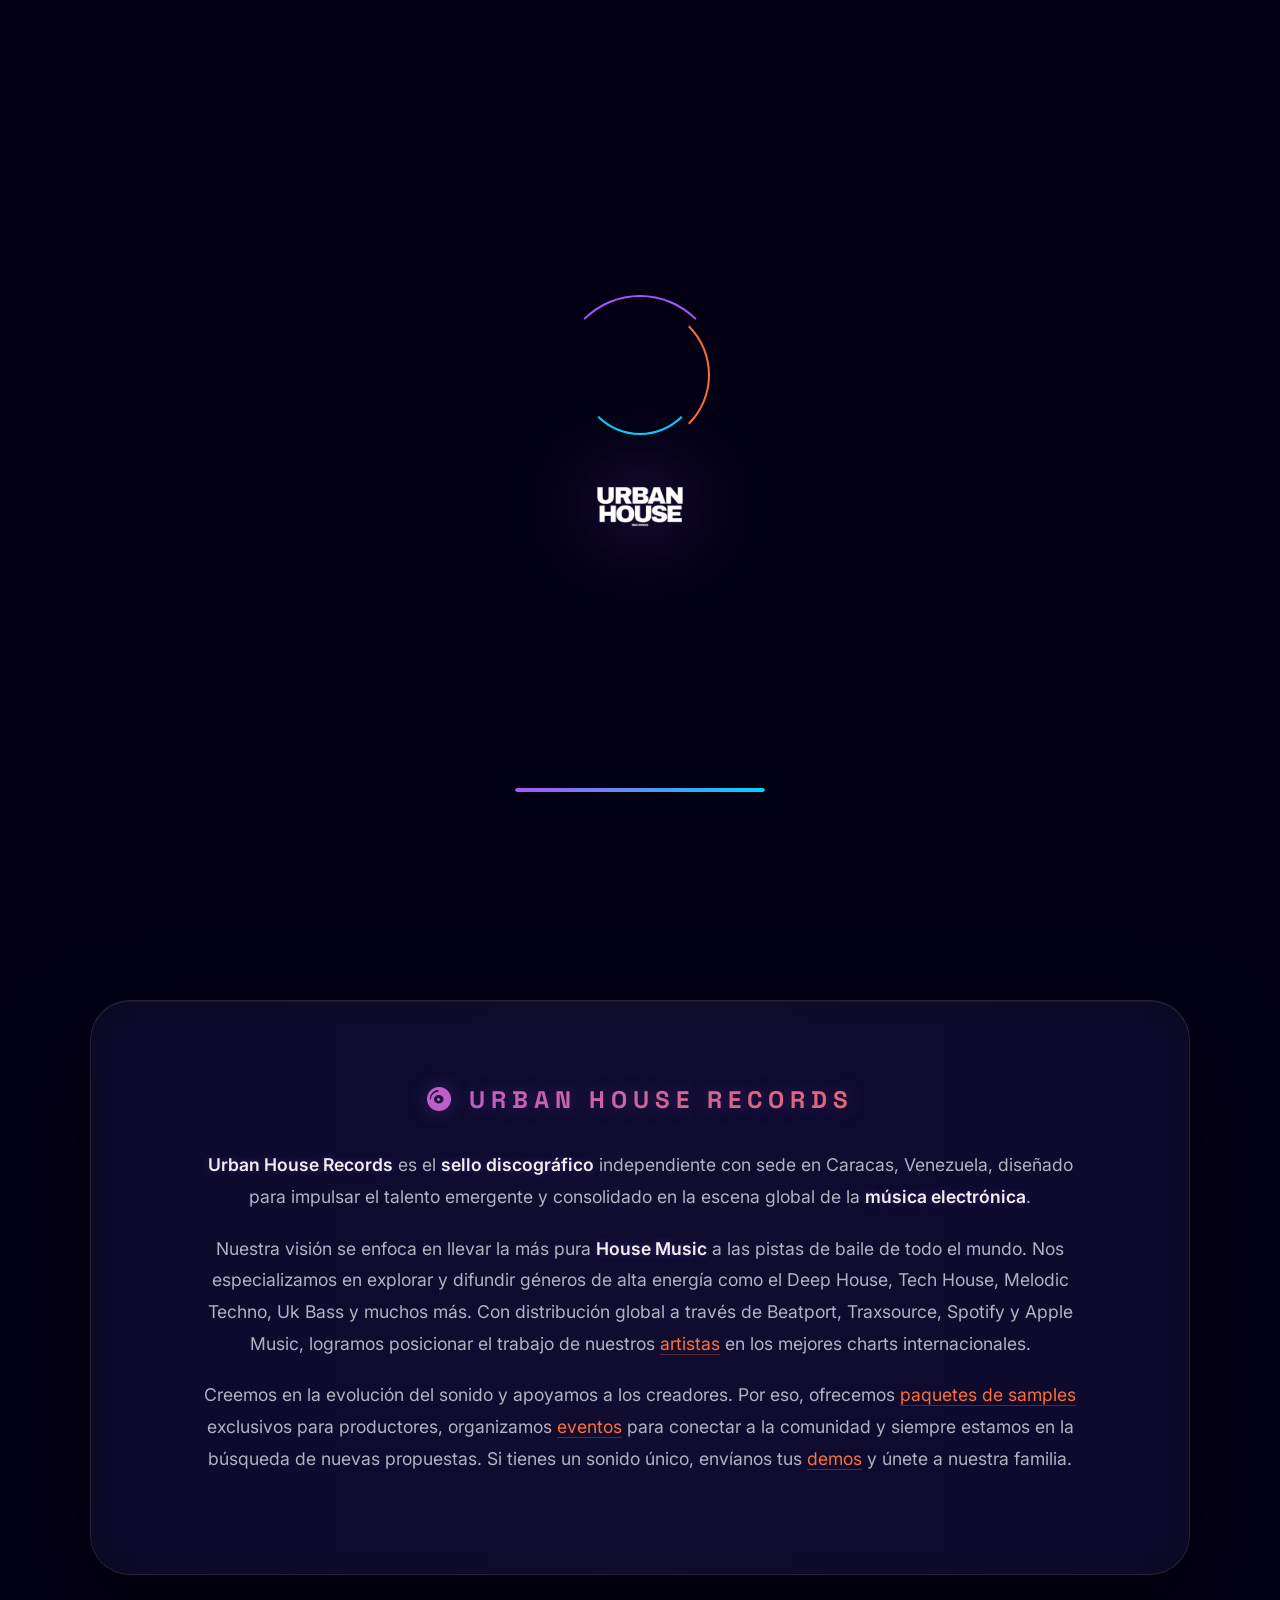
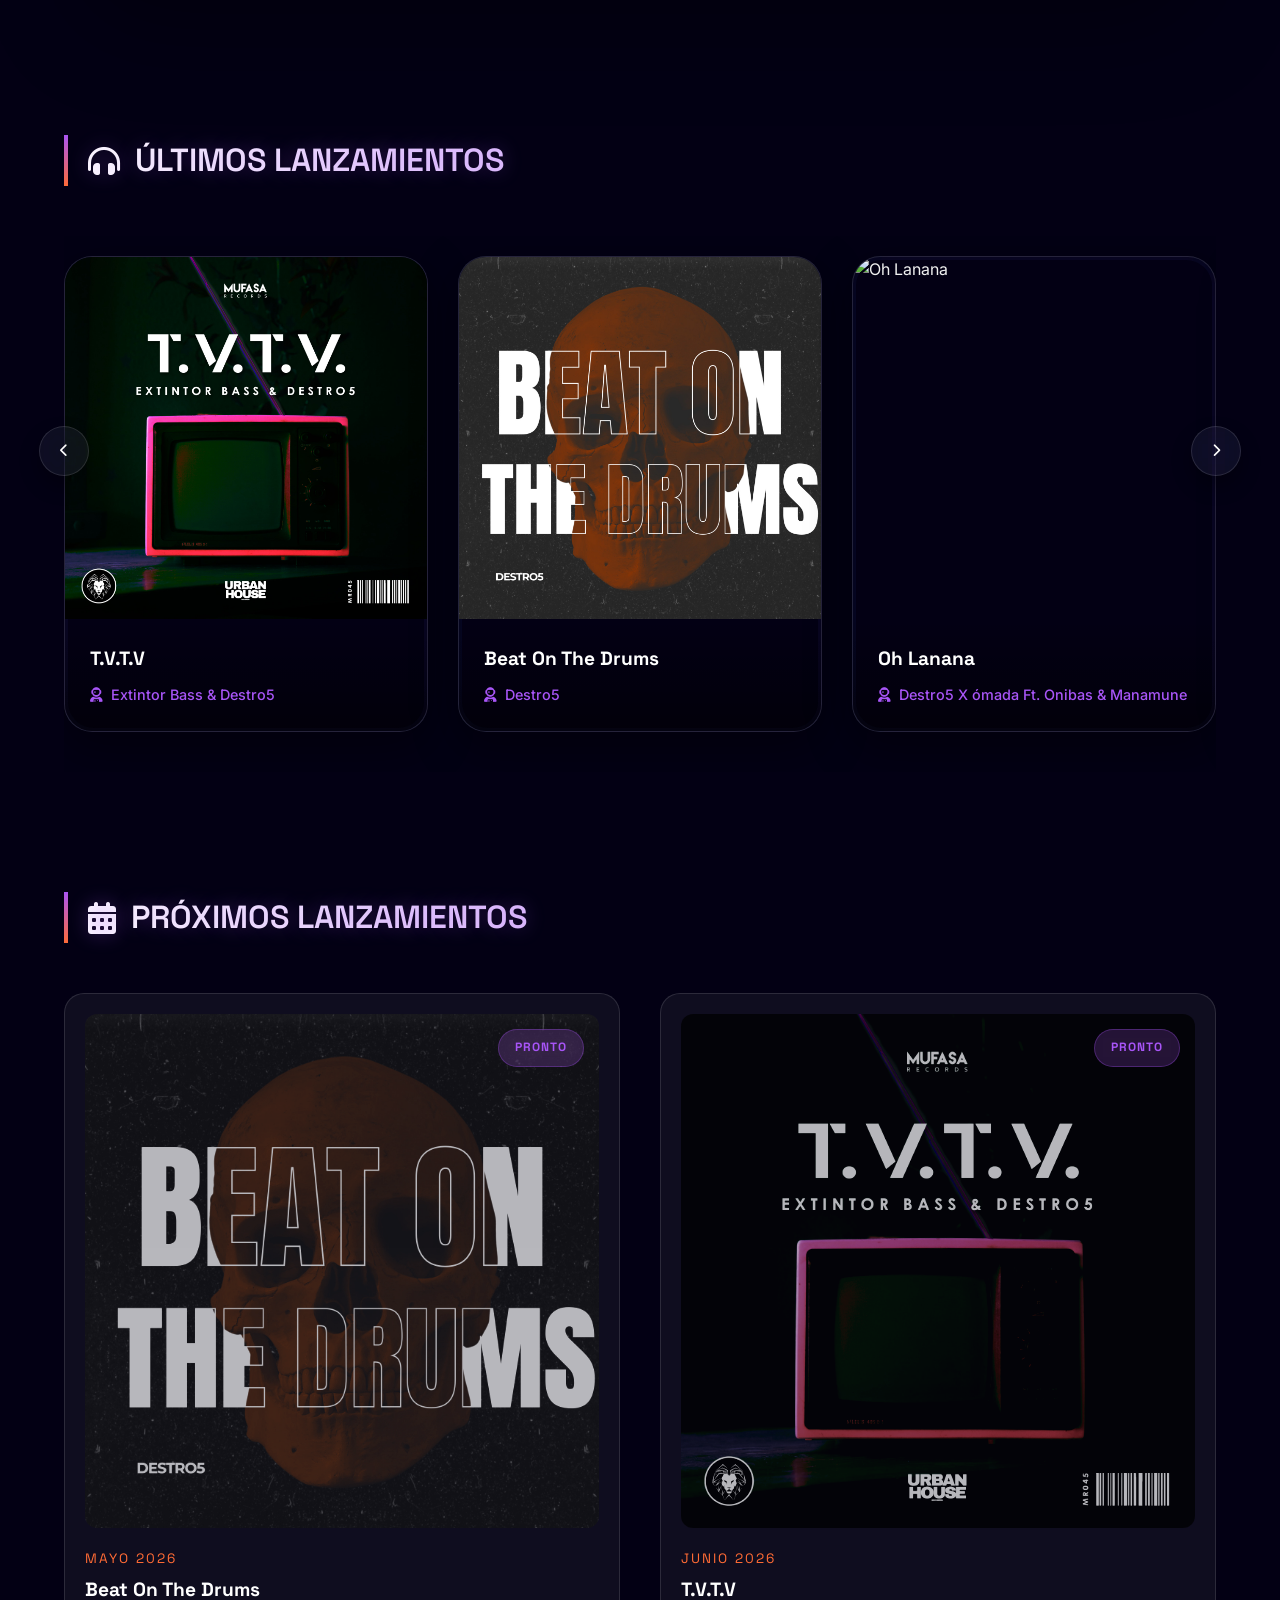
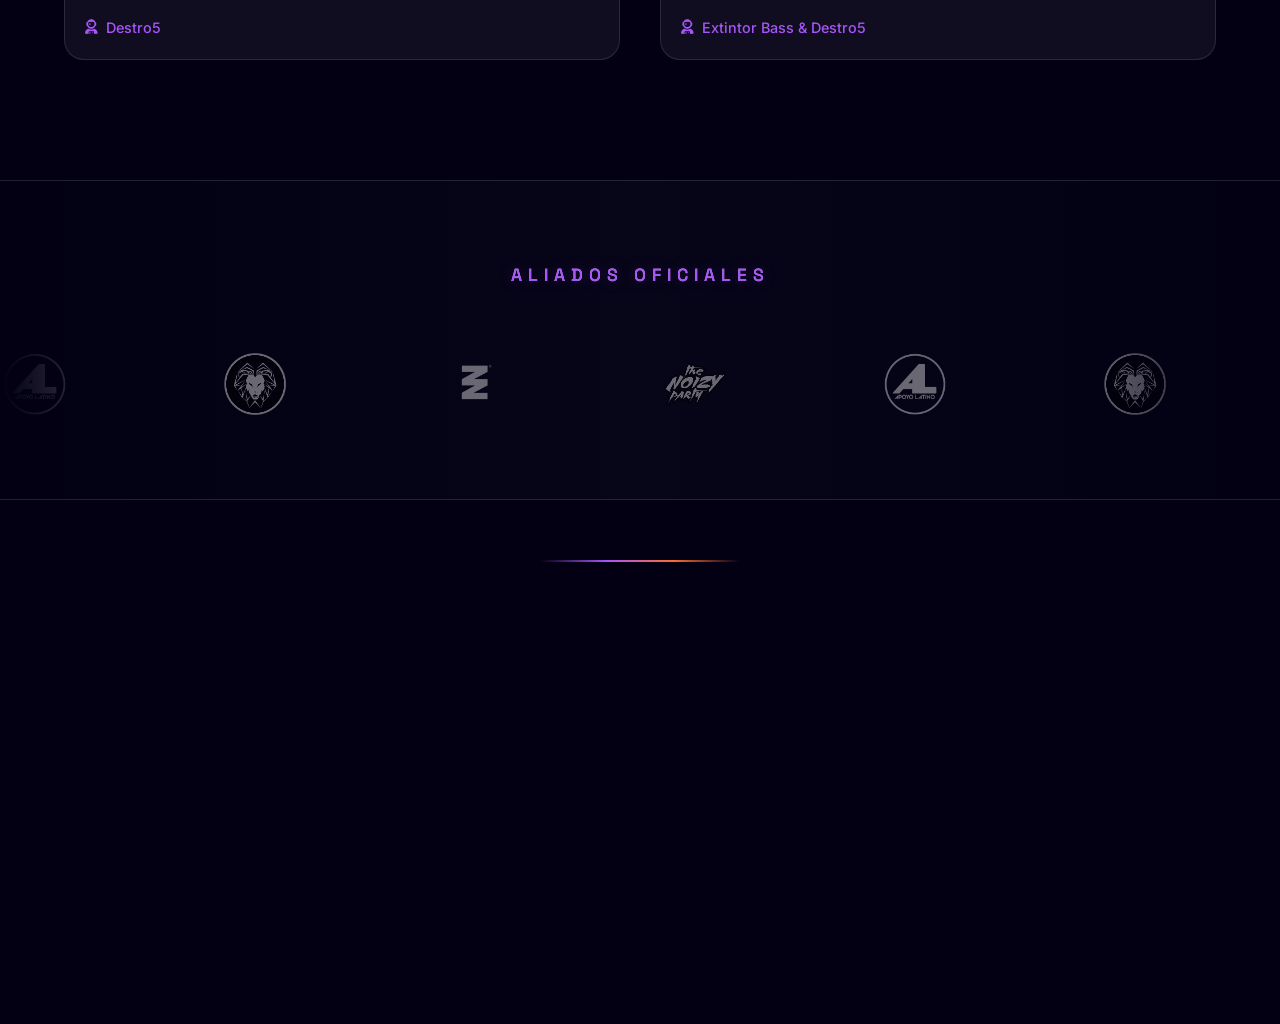
==== index.html @ 3f91fae9 "Update index.html" ====
<!DOCTYPE html>

<html lang="es">

<head>

    <meta charset="UTF-8">

    <meta name="viewport" content="width=device-width, initial-scale=1.0, maximum-scale=5.0">

    

    <meta name="description" content="Urban House: Sello discográfico de House Music en Caracas. Escucha nuestros lanzamientos, conoce a los artistas y envía tu demo.">

    <meta name="keywords" content="Urban House, record label, sello discográfico, música house, lanzamientos, demos, artistas, Venezuela, house music, electronic label, deep house, latin house">

    <meta name="author" content="Urban House Records">

    <meta name="robots" content="index, follow">

    <meta name="language" content="es">

    <meta name="geo.region" content="VE-A">

    <meta name="geo.placename" content="Caracas">

    

    <title>Urban House | Sello Discográfico de House Music</title>

    

    <link rel="canonical" href="https://urbanhouse.world/index.html">

    

    <meta property="og:title" content="Urban House | Sello Discográfico de House Music">

    <meta property="og:description" content="Sello discográfico independiente de música electrónica en Caracas, Venezuela.">

    <meta property="og:image" content="img/Logo_Urban_House_blanco-removebg-preview.png">

    <meta property="og:url" content="https://urbanhouse.world/">

    <meta property="og:type" content="website">

    <meta property="og:locale" content="es_VE">

    

    <link rel="icon" type="image/png" sizes="32x32" href="img/Logo - Urban House-UH.png">

    <link rel="apple-touch-icon" sizes="180x180" href="img/apple-touch-icon.png">

    

    <link href="https://fonts.googleapis.com/css2?family=Inter:opsz,wght@14..32,300;14..32,400;14..32,500;14..32,600;14..32,700;14..32,800&family=Space+Grotesk:wght@300;400;500;600;700&display=swap" rel="stylesheet">

    <link rel="stylesheet" href="https://cdnjs.cloudflare.com/ajax/libs/font-awesome/6.4.0/css/all.min.css">

    

    <style>

        :root {

            --primary-black: #030014;

            --neon-purple: #a855f7;

            --neon-purple-deep: #7c3aed;

            --neon-orange: #ff6b35;

            --neon-orange-warm: #f97316;

            --pure-white: #f0f0f0;

            --gray-sub: #8b8b9e;

            --gray-light: #c0c0d0;

            

            --liquid-bg: rgba(255, 255, 255, 0.05);

            --liquid-border: rgba(255, 255, 255, 0.12);

            --liquid-glow-purple: rgba(168, 85, 247, 0.3);

            --liquid-glow-orange: rgba(255, 107, 53, 0.3);

            --glass-blur: blur(25px) saturate(200%);

            

            --transition: all 0.6s cubic-bezier(0.25, 1, 0.5, 1);

        }



        * { margin: 0; padding: 0; box-sizing: border-box; }

        html { scroll-behavior: smooth; }



        /* --- PRELOADER --- */

        .preloader {

            position: fixed; top: 0; left: 0; width: 100vw; height: 100vh;

            background: #030014; z-index: 9999;

            display: flex; flex-direction: column;

            justify-content: center; align-items: center;

            transition: opacity 1s cubic-bezier(0.4, 0, 0.2, 1), visibility 1s;

        }

        .preloader.fade-out { opacity: 0; visibility: hidden; pointer-events: none; }

        .preloader-logo {

            width: 100px; height: 100px; margin-bottom: 50px;

            animation: preloaderPulse 2.5s ease-in-out infinite;

            filter: drop-shadow(0 0 40px rgba(168,85,247,0.6));

            z-index: 2;

        }

        .preloader-logo img { width: 100%; height: 100%; object-fit: contain; }

        @keyframes preloaderPulse { 0%,100%{transform:scale(1);filter:drop-shadow(0 0 20px rgba(168,85,247,0.4))} 50%{transform:scale(1.1);filter:drop-shadow(0 0 50px rgba(168,85,247,0.8))} }

        

        .preloader-rings { position: relative; width: 160px; height: 160px; display: flex; justify-content: center; align-items: center; }

        .ring {

            position: absolute; border: 2px solid transparent; border-radius: 50%;

        }

        .ring-1 {

            width: 160px; height: 160px; border-top-color: var(--neon-purple);

            animation: spinRing 2s linear infinite;

        }

        .ring-2 {

            width: 140px; height: 140px; border-right-color: var(--neon-orange);

            animation: spinRing 1.5s linear infinite reverse;

        }

        .ring-3 {

            width: 120px; height: 120px; border-bottom-color: #00d2ff; /* Azul Neon */

            animation: spinRing 3s linear infinite;

        }

        @keyframes spinRing { 0%{transform:rotate(0deg)} 100%{transform:rotate(360deg)} }

        

        .preloader-bar {

            position: absolute; bottom: 12%; left: 50%; transform: translateX(-50%);

            width: 250px; height: 4px; background: rgba(255,255,255,0.04);

            border-radius: 4px; overflow: hidden;

            box-shadow: 0 0 20px rgba(0,0,0,0.5);

        }

        .preloader-bar-fill {

            height: 100%; width: 0%; border-radius: 4px;

            background: linear-gradient(90deg, var(--neon-purple), #00d2ff, var(--neon-orange));

            background-size: 200% 100%;

            animation: fillBar 3s ease-in-out forwards, gradientShift 4s linear infinite;

            box-shadow: 0 0 15px rgba(168,85,247,0.5);

        }

        @keyframes fillBar { 0%{width:0%} 100%{width:100%} }



        /* --- CURSOR GLOW --- */

        .cursor-glow {

            position: fixed; width: 300px; height: 300px;

            border-radius: 50%; pointer-events: none; z-index: 0;

            background: radial-gradient(circle, rgba(168,85,247,0.06) 0%, transparent 70%);

            transform: translate(-50%, -50%);

            transition: left 0.3s ease, top 0.3s ease;

        }



        body {

            background-color: var(--primary-black);

            color: var(--pure-white);

            font-family: 'Inter', sans-serif;

            overflow-x: hidden;

            line-height: 1.6;

            -webkit-font-smoothing: antialiased;

            text-rendering: optimizeLegibility;

        }



        /* --- Fondo de Refracción (Liquid Background) --- */

        .liquid-ambient {

            position: fixed;

            top: 0; left: 0; width: 100vw; height: 100vh;

            z-index: -1; pointer-events: none; overflow: hidden;

        }

        .orb {

            position: absolute; border-radius: 50%; filter: blur(80px); opacity: 0.4;

        }

        .orb-1 {

            width: 600px; height: 600px; top: -10%; left: -5%;

            background: radial-gradient(circle, var(--neon-purple) 0%, transparent 70%);

            animation: floatOrb1 20s ease-in-out infinite;

        }

        .orb-2 {

            width: 500px; height: 500px; bottom: -10%; right: -5%;

            background: radial-gradient(circle, var(--neon-orange) 0%, transparent 70%);

            animation: floatOrb2 25s ease-in-out infinite;

        }

        .orb-3 {

            width: 400px; height: 400px; top: 50%; left: 40%;

            background: radial-gradient(circle, var(--neon-purple-deep) 0%, transparent 70%);

            animation: floatOrb3 18s ease-in-out infinite; opacity: 0.2;

        }

        @keyframes floatOrb1 { 0%,100%{transform:translate(0,0)} 33%{transform:translate(80px,60px)} 66%{transform:translate(-40px,30px)} }

        @keyframes floatOrb2 { 0%,100%{transform:translate(0,0)} 33%{transform:translate(-60px,-80px)} 66%{transform:translate(50px,-30px)} }

        @keyframes floatOrb3 { 0%,100%{transform:translate(0,0)} 50%{transform:translate(100px,-60px)} }



        /* --- Animaciones Reveal Variadas --- */

        .reveal {

            opacity: 0;

            transform: translateY(60px);

            transition: all 1s cubic-bezier(0.25, 1, 0.5, 1);

        }

        .reveal.active {

            opacity: 1;

            transform: translateY(0);

        }

        .reveal-left { opacity: 0; transform: translateX(-80px); transition: all 1s cubic-bezier(0.25,1,0.5,1); }

        .reveal-right { opacity: 0; transform: translateX(80px); transition: all 1s cubic-bezier(0.25,1,0.5,1); }

        .reveal-scale { opacity: 0; transform: scale(0.8); transition: all 1s cubic-bezier(0.25,1,0.5,1); }

        .reveal-blur { opacity: 0; filter: blur(20px); transform: scale(1.1); transition: all 1.2s ease-out; }

        .reveal-width { width: 0; overflow: hidden; opacity: 0; transition: all 1.5s cubic-bezier(0.25, 1, 0.5, 1); }

        

        .reveal-left.active, .reveal-right.active, .reveal-scale.active, .reveal-blur.active { opacity: 1; transform: translate(0) scale(1); filter: blur(0); }

        .reveal-width.active { width: 100%; opacity: 1; }



        /* --- Letter Animation --- */

        .letter {

            display: inline-block;

            opacity: 0;

            transform: translateY(50px) rotate(10deg);

            filter: blur(10px);

            transition: all 0.8s cubic-bezier(0.25, 1, 0.5, 1);

        }

        .letter.active {

            opacity: 1;

            transform: translateY(0) rotate(0deg);

            filter: blur(0);

        }



        /* --- Moving Gradient Animation --- */

        @keyframes movingGradient {

            0% { background-position: 0% 50%; }

            50% { background-position: 100% 50%; }

            100% { background-position: 0% 50%; }

        }



        .animated-gradient-text {

            background: linear-gradient(90deg, #fff, var(--neon-purple), var(--neon-orange), #fff);

            background-size: 300% 100%;

            -webkit-background-clip: text;

            color: transparent;

            animation: movingGradient 8s linear infinite;

        }



        /* --- Scroll Indicator (Hero) --- */

        .scroll-indicator {

            position: absolute; bottom: 40px; left: 50%; transform: translateX(-50%);

            z-index: 3; display: flex; flex-direction: column; align-items: center; gap: 8px;

        }

        .scroll-indicator span {

            font-family: 'Space Grotesk', monospace; font-size: 0.65rem;

            color: rgba(255,255,255,0.3); letter-spacing: 3px; text-transform: uppercase;

        }

        .scroll-mouse {

            width: 24px; height: 38px; border: 2px solid rgba(255,255,255,0.2);

            border-radius: 12px; position: relative;

        }

        .scroll-mouse::before {

            content: ''; position: absolute; top: 6px; left: 50%; transform: translateX(-50%);

            width: 4px; height: 8px; border-radius: 4px;

            background: linear-gradient(180deg, var(--neon-purple), var(--neon-orange));

            animation: scrollDot 2s ease-in-out infinite;

        }

        @keyframes scrollDot { 0%{top:6px;opacity:1} 100%{top:22px;opacity:0} }



        /* --- Navegación Liquid Glass --- */

        .glass-nav {

            position: fixed;

            top: 20px; left: 50%;

            transform: translateX(-50%);

            width: 92%; max-width: 1400px;

            z-index: 1000;

            background: rgba(255, 255, 255, 0.03);

            backdrop-filter: var(--glass-blur);

            -webkit-backdrop-filter: var(--glass-blur);

            border: 1px solid var(--liquid-border);

            border-radius: 24px;

            padding: 14px 40px;

            display: flex;

            justify-content: space-between;

            align-items: center;

            box-shadow: 

                0 15px 35px rgba(0,0,0,0.5),

                inset 0 1px 1px rgba(255,255,255,0.1),

                inset 0 -1px 1px rgba(0,0,0,0.2);

            transition: var(--transition);

            overflow: hidden;

        }

        .glass-nav::before {

            content: ''; position: absolute; top: -50%; left: -50%; width: 200%; height: 200%;

            background: linear-gradient(45deg, transparent, rgba(255,255,255,0.05), transparent);

            transform: rotate(45deg);

            pointer-events: none;

            transition: 0.8s;

        }

        .glass-nav:hover::before { left: 100%; }

        .glass-nav.scrolled { background: rgba(3,0,20,0.8); box-shadow: 0 10px 40px rgba(0,0,0,0.8), 0 0 20px rgba(168,85,247,0.1); }

        .nav-logo img { height: 40px; filter: drop-shadow(0 0 5px rgba(255,255,255,0.2)); transition: var(--transition); }

        .nav-logo img:hover { transform: scale(1.05); }

        

        .nav-links { display: flex; gap: 30px; align-items: center; }

        .nav-links a {

            color: rgba(255, 255, 255, 0.6); text-decoration: none;

            font-weight: 500; letter-spacing: 1px;

            font-size: 0.8rem; transition: var(--transition);

            text-transform: uppercase; font-family: 'Space Grotesk', monospace;

            position: relative;

        }

        .nav-links a:hover, .nav-links a.active { 

            color: var(--neon-purple); 

            text-shadow: 0 0 15px var(--liquid-glow-purple);

        }

        .nav-links a::after {

            content: ''; position: absolute; bottom: -4px; left: 0; width: 0; height: 2px;

            background: linear-gradient(90deg, var(--neon-purple), var(--neon-orange));

            transition: width 0.3s ease; border-radius: 2px;

        }

        .nav-links a:hover::after, .nav-links a.active::after { width: 100%; }



        .hamburger-menu {

            display: none; color: var(--neon-purple);

            font-size: 1.5rem; cursor: pointer; transition: var(--transition);

        }



        /* --- Hero Section --- */

        header.dynamic-header {

            min-height: 100vh; 

            display: flex; flex-direction: column;

            justify-content: center; align-items: center; 

            text-align: center;

            padding: 120px 20px 80px 20px; 

            position: relative; overflow: hidden;

            border-bottom: 1px solid var(--liquid-border);

        }



        .carousel-background {

            position: absolute; top: 0; left: 0; width: 100%; height: 100%;

            z-index: 1; background-color: var(--primary-black); overflow: hidden;

        }



        .carousel-track {

            display: flex; width: max-content; height: 100%;

            animation: slideCarousel 25s infinite ease-in-out;

        }



        .slide {

            width: 100vw; height: 100%; flex-shrink: 0;

            background-size: cover; background-position: center top;

            filter: blur(2px) scale(1.05); /* Efecto cinemático sutil */

        }



        .slide-1 { background-image: url('img/Diseño sin título (5).png'); }

        .slide-2 { background-image: url('img/e82955ab601fd210a1988c120cfb522b (1).jpg'); }

        .slide-3 { background-image: url('img/1bb43d27d1d7cb74257d0aaff653f8aa.jpg'); }

        .slide-4 { background-image: url('img/0233bd82915a383b95ae9d123bcfea47.jpg'); }

        .slide-5 { background-image: url('img/8916f27dbc3a93740de23838352c3f40 (1).jpg'); }



        @keyframes slideCarousel {

            0%, 15%   { transform: translateX(0); }

            20%, 35%  { transform: translateX(-100vw); }

            40%, 55%  { transform: translateX(-200vw); }

            60%, 75%  { transform: translateX(-300vw); }

            80%, 95%  { transform: translateX(-400vw); }

            100%      { transform: translateX(-500vw); }

        }



        .video-overlay {

            position: absolute; top: 0; left: 0; width: 100%; height: 100%;

            background: radial-gradient(circle at center, rgba(3,0,20,0.3) 0%, rgba(3,0,20,0.95) 100%); 

            z-index: 2;

        }



        .header-content { position: relative; z-index: 3; }



        h1 {

            font-family: 'Space Grotesk', monospace; font-size: 4.5rem;

            margin: 0; letter-spacing: 8px; text-transform: uppercase;

            font-weight: 700; 

            background: linear-gradient(135deg, #fff 0%, var(--neon-purple) 50%, var(--neon-orange) 100%);

            background-size: 200% 200%;

            animation: gradientShift 6s ease infinite;

            -webkit-background-clip: text; color: transparent; margin-bottom: 20px;

            filter: drop-shadow(0 10px 30px rgba(168,85,247,0.3));

        }

        @keyframes gradientShift { 0%,100%{background-position:0% 50%} 50%{background-position:100% 50%} }

        @media (min-width: 1200px) { h1 { font-size: 6rem; } }

        

        .label-type {

            color: var(--neon-purple); letter-spacing: 10px; font-size: 0.9rem;

            margin-bottom: 40px; font-weight: 500; text-transform: uppercase;

            font-family: 'Space Grotesk', monospace; text-shadow: 0 0 20px var(--liquid-glow-purple);

        }



        /* --- Secciones Generales --- */

        .intro-wrapper {

            max-width: 1100px; margin: 100px auto; padding: 80px 8%;

            text-align: center; 

            background: rgba(255, 255, 255, 0.02);

            border: 1px solid var(--liquid-border);

            border-radius: 40px;

            backdrop-filter: var(--glass-blur);

            box-shadow: 

                0 40px 100px rgba(0,0,0,0.4),

                inset 0 1px 1px rgba(255,255,255,0.05),

                inset 0 -1px 1px rgba(0,0,0,0.2);

            position: relative; overflow: hidden;

        }

        .intro-wrapper::before {

            content: ''; position: absolute; top: -50%; left: -50%; width: 200%; height: 200%;

            background: linear-gradient(45deg, transparent, rgba(255,255,255,0.03), transparent);

            transform: rotate(45deg);

            pointer-events: none;

            animation: sheen 10s infinite;

        }

        @keyframes sheen {

            0% { transform: rotate(45deg) translateX(-100%); }

            100% { transform: rotate(45deg) translateX(100%); }

        }

        .intro-title {

            font-family: 'Space Grotesk', monospace; font-size: 1.5rem;

            color: var(--neon-purple); letter-spacing: 6px; text-transform: uppercase;

            margin-bottom: 30px; font-weight: 700;

            text-shadow: 0 0 20px var(--liquid-glow-purple);

            background: linear-gradient(90deg, var(--neon-purple), var(--neon-orange));

            -webkit-background-clip: text; color: transparent;

        }

        .intro-text { font-size: 1.1rem; line-height: 1.8; color: #b0b0c0; }

        .intro-text p { margin-bottom: 20px; }

        .intro-text strong { color: var(--pure-white); font-weight: 600; text-shadow: 0 0 8px rgba(168,85,247,0.3);}

        .intro-text a { color: var(--neon-orange); text-decoration: none; border-bottom: 1px solid rgba(255,107,53,0.3); transition: var(--transition); }

        .intro-text a:hover { border-color: var(--neon-orange); text-shadow: 0 0 10px var(--liquid-glow-orange); }



        section { padding: 60px 5%; max-width: 1400px; margin: 0 auto; }

        h2 {

            font-family: 'Space Grotesk', monospace; font-size: 2rem;

            text-transform: uppercase; border-left: 4px solid var(--neon-purple);

            border-image: linear-gradient(180deg, var(--neon-purple), var(--neon-orange)) 1;

            padding-left: 20px; margin-bottom: 50px; font-weight: 600;

            display: flex; align-items: center; gap: 15px;

            text-shadow: 0 0 20px var(--liquid-glow-purple);

        }



        /* --- Carrusel de Lanzamientos (Liquid Cards) --- */

        /* Carrusel de Lanzamientos */

        .carousel-wrapper {

            position: relative; width: 100%;

            display: flex; align-items: center;

        }



        .carousel-container {

            display: flex; overflow-x: auto; scroll-snap-type: x mandatory;

            gap: 30px; padding: 20px 0 40px; scrollbar-width: none; /* Ocultar scrollbar */

            scroll-behavior: smooth; width: 100%;

        }

        .carousel-container::-webkit-scrollbar { display: none; }



        .carousel-btn {

            position: absolute; top: 40%; transform: translateY(-50%);

            width: 50px; height: 50px; border-radius: 50%;

            background: rgba(255,255,255,0.05);

            backdrop-filter: var(--glass-blur);

            border: 1px solid var(--liquid-border);

            color: white; display: flex; justify-content: center; align-items: center;

            cursor: pointer; z-index: 10; transition: var(--transition);

            box-shadow: 0 10px 20px rgba(0,0,0,0.3);

        }

        .carousel-btn:hover {

            background: var(--neon-purple);

            box-shadow: 0 0 20px var(--liquid-glow-purple);

            transform: translateY(-50%) scale(1.1);

        }

        .carousel-btn.prev { left: -25px; }

        .carousel-btn.next { right: -25px; }



        @media (max-width: 900px) {

            .carousel-btn { display: none; }

            .carousel-container { padding: 20px 5%; }

        }



        .release-card {

            background: rgba(255, 255, 255, 0.02);

            backdrop-filter: var(--glass-blur);

            -webkit-backdrop-filter: var(--glass-blur);

            border-radius: 28px; overflow: hidden;

            transition: var(--transition); 

            border: 1px solid var(--liquid-border);

            flex: 0 0 calc(33.333% - 20px); min-width: 320px; max-width: 420px;

            scroll-snap-align: start; cursor: pointer; position: relative;

            box-shadow: 0 15px 45px rgba(0,0,0,0.4);

            display: flex; flex-direction: column;

        }



        /* Borde Neon Animado (Igual al de Artistas) */

        .release-card::before {

            content: '';

            position: absolute;

            top: -50%; left: -50%;

            width: 200%; height: 200%;

            background: conic-gradient(

                transparent, 

                #00d2ff, /* Azul Neon */

                transparent 15%, 

                transparent 45%, 

                var(--neon-orange), 

                transparent 60%

            );

            animation: rotateBorder 3s linear infinite;

            z-index: 0;

            opacity: 0;

            transition: var(--transition);

            filter: blur(2px); /* Glow effect */

        }



        .release-card::after {

            content: '';

            position: absolute;

            inset: 3px; /* Borde más ancho */

            background: #030014;

            border-radius: 26px;

            z-index: 1;

            transition: var(--transition);

        }



        .release-card:hover::before { opacity: 1; }

        .release-card:hover::after { background: rgba(3,0,20,0.92); }



        .release-card:hover {

            transform: translateY(-12px);

            box-shadow: 0 30px 60px rgba(0,0,0,0.6), 0 0 30px rgba(0,210,255,0.3);

        }



        .release-img, .release-info {

            z-index: 2;

            position: relative;

        }



        .release-card.playing { 

            box-shadow: 0 15px 40px rgba(0,0,0,0.5), 0 0 30px var(--liquid-glow-purple); 

            transform: translateY(-10px); 

        }

        .release-card.playing::before { opacity: 1; filter: blur(3px); }



        .release-img { width: 100%; aspect-ratio: 1 / 1; overflow: hidden; position: relative; border-radius: 18px 18px 0 0; }

        .release-img img { width: 100%; height: 100%; object-fit: cover; transition: transform 0.8s cubic-bezier(0.25, 0.8, 0.25, 1); }

        

        .play-overlay {

            position: absolute; top: 0; left: 0; width: 100%; height: 100%;

            background: rgba(0,0,0,0.3); backdrop-filter: blur(4px);

            display: flex; justify-content: center; align-items: center;

            opacity: 0; transition: var(--transition);

            color: var(--pure-white); font-size: 4rem; text-shadow: 0 0 20px rgba(255,255,255,0.5);

        }

        

        .release-card:hover .release-img img { transform: scale(1.08); }

        .release-card:hover .play-overlay { opacity: 1; }

        .release-card.playing .play-overlay { opacity: 1; background: rgba(3,0,20,0.6); color: var(--neon-purple); }

        

        .playing-indicator {

            position: absolute; bottom: 20px; right: 20px;

            display: none; gap: 4px; height: 20px; align-items: flex-end;

        }

        .release-card.playing .playing-indicator { display: flex; }

        .bar { width: 5px; background: linear-gradient(180deg, var(--neon-purple), var(--neon-orange)); border-radius: 2px; animation: eq 1s infinite alternate ease-in-out; box-shadow: 0 0 8px var(--neon-purple); }

        .bar:nth-child(2) { animation-delay: 0.2s; }

        .bar:nth-child(3) { animation-delay: 0.4s; }

        @keyframes eq { 0% { height: 5px; } 100% { height: 20px; } }



        .release-info { padding: 25px; background: linear-gradient(180deg, transparent, rgba(0,0,0,0.5)); }

        .release-title { font-weight: 700; font-size: 1.2rem; display: block; margin-bottom: 8px; font-family: 'Space Grotesk', monospace; color: #fff;}

        .release-artist { color: var(--neon-purple); font-size: 0.9rem; font-weight: 500; display: flex; align-items: center; gap: 8px; }



        /* Próximos Lanzamientos (Liquid Cards) */

        .upcoming-grid { display: grid; grid-template-columns: repeat(auto-fit, minmax(300px, 1fr)); gap: 40px; }

        .upcoming-card {

            background: var(--liquid-bg); backdrop-filter: var(--glass-blur);

            border-radius: 20px; padding: 20px; border: 1px solid var(--liquid-border);

            transition: var(--transition);

        }

        .upcoming-card:hover { border-color: var(--neon-purple); transform: translateY(-5px); box-shadow: 0 10px 30px rgba(0,0,0,0.3), 0 0 20px var(--liquid-glow-purple); }

        

        .upcoming-img {

            width: 100%; aspect-ratio: 1 / 1; border-radius: 12px;

            overflow: hidden; margin-bottom: 20px; position: relative;

        }

        .upcoming-img img {

            width: 100%; height: 100%; object-fit: cover; opacity: 0.7;

            transition: var(--transition); filter: grayscale(50%) contrast(1.2);

        }

        .upcoming-card:hover .upcoming-img img { opacity: 1; transform: scale(1.05); filter: grayscale(0%); }

        .upcoming-badge {

            position: absolute; top: 15px; right: 15px; background: rgba(168,85,247,0.2);

            color: var(--neon-purple); padding: 8px 16px; font-size: 0.75rem;

            backdrop-filter: blur(10px); border: 1px solid rgba(168,85,247,0.3);

            font-weight: 700; border-radius: 30px; font-family: 'Space Grotesk', monospace;

            letter-spacing: 1px; text-transform: uppercase;

            animation: pulseBadge 2s ease-in-out infinite;

        }

        @keyframes pulseBadge { 0%,100%{box-shadow: 0 0 5px rgba(168,85,247,0.3)} 50%{box-shadow: 0 0 20px rgba(168,85,247,0.5)} }



        /* Sección de Aliados */

        .partners-section {

            padding: 80px 0; background: linear-gradient(90deg, transparent, rgba(255,255,255,0.02), transparent);

            border-top: 1px solid var(--liquid-border);

            border-bottom: 1px solid var(--liquid-border);

            margin: 60px 0; max-width: 100%; width: 100%;

        }

        .partners-title {

            text-align: center; font-family: 'Space Grotesk', monospace;

            font-size: 1.1rem; color: var(--neon-purple); text-transform: uppercase;

            letter-spacing: 6px; margin-bottom: 60px; font-weight: 500;

            text-shadow: 0 0 15px var(--liquid-glow-purple);

        }

        .partners-wrapper {

            display: flex; overflow: hidden; width: 100%; position: relative;

            mask-image: linear-gradient(to right, transparent, black 15%, black 85%, transparent);

            -webkit-mask-image: linear-gradient(to right, transparent, black 15%, black 85%, transparent);

        }

        .partners-track {

            display: flex; flex-shrink: 0; align-items: center;

            gap: 150px; padding-right: 150px; width: max-content;

            animation: scroll-partners 45s linear infinite; 

        }

        .partners-wrapper:hover .partners-track { animation-play-state: paused; }

        .partners-track img {

            height: 70px; object-fit: contain; opacity: 0.4;

            transition: var(--transition); filter: grayscale(100%) brightness(1.5);

        }

        .partners-track img:hover { opacity: 1; filter: grayscale(0%) brightness(1); transform: scale(1.1) drop-shadow(0 0 10px rgba(255,255,255,0.2)); }

        @keyframes scroll-partners { 0% { transform: translateX(0); } 100% { transform: translateX(-100%); } }



        /* Footer */

        .footer-separator {

            width: 200px; height: 2px; margin: 0 auto 60px;

            background: linear-gradient(90deg, transparent, var(--neon-purple), var(--neon-orange), transparent);

            border-radius: 2px;

        }

        footer { 

            padding: 80px 5% 60px; text-align: center;

            color: var(--gray-sub); background: radial-gradient(circle at bottom center, rgba(168, 85, 247, 0.08) 0%, transparent 70%); 

            margin-top: 40px; position: relative;

        }

        .social { margin-bottom: 40px; display: flex; justify-content: center; gap: 35px; }

        .social a { 

            color: var(--pure-white); text-decoration: none; font-size: 1.8rem; 

            transition: var(--transition); width: 55px; height: 55px; 

            display: flex; align-items: center; justify-content: center;

            border-radius: 16px; background: var(--liquid-bg); border: 1px solid var(--liquid-border);

            backdrop-filter: blur(10px); position: relative; overflow: hidden;

        }

        .social a::before {

            content: ''; position: absolute; top: 0; left: 0; right: 0; bottom: 0;

            background: linear-gradient(135deg, rgba(168,85,247,0.15), rgba(255,107,53,0.15));

            opacity: 0; transition: opacity 0.3s ease; border-radius: 16px;

        }

        .social a:hover::before { opacity: 1; }

        .social a:hover { color: var(--neon-purple); transform: translateY(-5px) scale(1.05); border-color: rgba(168,85,247,0.3); box-shadow: 0 10px 30px rgba(0,0,0,0.5), 0 0 20px var(--liquid-glow-purple); }

        .footer-nav { margin-bottom: 30px; display: flex; justify-content: center; gap: 20px; flex-wrap: wrap; }

        .footer-nav a { color: var(--gray-sub); text-decoration: none; font-size: 0.95rem; transition: var(--transition); text-transform: uppercase; font-family: 'Space Grotesk', monospace; letter-spacing: 1px;}

        .footer-nav a:hover { color: var(--neon-orange); text-shadow: 0 0 8px var(--liquid-glow-orange); }

        footer p { font-size: 0.85rem; opacity: 0.6; }



        /* =========================================================================

           DISEÑO RESPONSIVO (Móviles y Tablets)

           ========================================================================= */

        @media (max-width: 900px) {

            .glass-nav {

                width: 95%; top: 15px; padding: 15px 25px; border-radius: 15px;

            }

            .hamburger-menu { display: block; }

            .nav-links {

                position: absolute; top: calc(100% + 10px); left: 0; width: 100%;

                background: rgba(10, 10, 10, 0.85); backdrop-filter: var(--glass-blur);

                -webkit-backdrop-filter: var(--glass-blur); border-radius: 15px;

                flex-direction: column; align-items: center; padding: 30px 0; gap: 25px;

                border: 1px solid var(--liquid-border);

                box-shadow: 0 20px 40px rgba(0,0,0,0.8);

                transform: translateY(-20px); opacity: 0; visibility: hidden; transition: var(--transition);

            }

            .nav-links.active { transform: translateY(0); opacity: 1; visibility: visible; }

            .nav-links a { font-size: 1rem; width: 100%; text-align: center; padding: 10px 0; }



            h1 { font-size: 2.8rem; letter-spacing: 4px; }

            .label-type { font-size: 0.75rem; letter-spacing: 6px; }

            h2 { font-size: 1.5rem; margin-bottom: 35px; }

            

            .intro-wrapper { padding: 40px 5%; border-radius: 20px; }

            .intro-text { font-size: 1rem; text-align: left; }

            

            .release-card { flex: 0 0 85%; min-width: 260px; }

            .partners-track { gap: 60px; padding-right: 60px; }

            .partners-track img { height: 45px; }

        }



        @media (min-width: 1920px) {

            .partners-track { gap: 180px; padding-right: 180px; }

            .partners-track img { height: 90px; }

            h1 { font-size: 7rem; }

            .label-type { font-size: 1.2rem; }

            .intro-text { font-size: 1.3rem; }

        }

    </style>

    <script src="https://analytics.ahrefs.com/analytics.js" data-key="hrGUPinvFqHevCHSaiu7Tw" async></script>

</head>

<body id="top">



<!-- PRELOADER -->

<div class="preloader" id="preloader">

    <div class="preloader-rings">

        <div class="ring ring-1"></div>

        <div class="ring ring-2"></div>

        <div class="ring ring-3"></div>

    </div>

    <div class="preloader-logo">

        <img src="img/Logo_Urban_House_blanco-removebg-preview.png" alt="Loading">

    </div>

    <div class="preloader-bar"><div class="preloader-bar-fill"></div></div>

</div>



<!-- CURSOR GLOW -->

<div class="cursor-glow" id="cursor-glow"></div>



<div class="liquid-ambient">

    <div class="orb orb-1"></div>

    <div class="orb orb-2"></div>

    <div class="orb orb-3"></div>

</div>



<div class="glass-nav">

    <div class="nav-logo">

        <a href="/"><img src="img/Logo_Urban_House_blanco-removebg-preview.png" alt="Urban House Logo"></a>

    </div>

    

    <div class="hamburger-menu" id="hamburger-menu">

        <i class="fa-solid fa-bars"></i>

    </div>



    <div class="nav-links" id="nav-links">

        <a href="/" class="active">Inicio</a>

        <a href="#releases">Lanzamientos</a>

        <a href="artistas.html">Artistas</a>

        <a href="#upcoming">Próximos</a>

        <a href="#aliados">Aliados</a>

        <a href="samples.html">Samples</a>

        <a href="demos.html">Demos</a>

        <a href="eventos.html">Eventos</a>

        <a href="blog.html">Blog</a> 

    </div>

</div>



<header class="dynamic-header">

    <div class="carousel-background">

        <div class="carousel-track">

            <div class="slide slide-1"></div>

            <div class="slide slide-2"></div>

            <div class="slide slide-3"></div>

            <div class="slide slide-4"></div>

            <div class="slide slide-5"></div>

            <div class="slide slide-1"></div>

        </div>

    </div>

    

    <div class="video-overlay"></div>

    

    <div class="header-content">

        <h1 class="reveal-blur letter-animate" id="main-title">URBAN HOUSE</h1>

        <div class="label-type reveal-blur animated-gradient-text" style="animation-delay: 0.5s">RECORD LABEL · CARACAS</div>

    </div>

    

    <div class="scroll-indicator">

        <div class="scroll-mouse"></div>

        <span>Scroll</span>

    </div>

</header>



<div class="intro-wrapper reveal-blur">

    <div class="intro-title"><i class="fa-solid fa-compact-disc"></i> Urban House Records</div>

    <div class="intro-text">

        <p><strong>Urban House Records</strong> es el <strong>sello discográfico</strong> independiente con sede en Caracas, Venezuela, diseñado para impulsar el talento emergente y consolidado en la escena global de la <strong>música electrónica</strong>.</p>

        

        <p>Nuestra visión se enfoca en llevar la más pura <strong>House Music</strong> a las pistas de baile de todo el mundo. Nos especializamos en explorar y difundir géneros de alta energía como el Deep House, Tech House, Melodic Techno, Uk Bass y muchos más. Con distribución global a través de Beatport, Traxsource, Spotify y Apple Music, logramos posicionar el trabajo de nuestros <a href="artistas.html">artistas</a> en los mejores charts internacionales.</p>

        

        <p>Creemos en la evolución del sonido y apoyamos a los creadores. Por eso, ofrecemos <a href="samples.html">paquetes de samples</a> exclusivos para productores, organizamos <a href="eventos.html">eventos</a> para conectar a la comunidad y siempre estamos en la búsqueda de nuevas propuestas. Si tienes un sonido único, envíanos tus <a href="demos.html">demos</a> y únete a nuestra familia.</p>

    </div>

</div>



<section id="releases" class="reveal-width">

    <h2 class="reveal-left animated-gradient-text"><i class="fa-solid fa-headphones-simple"></i> Últimos Lanzamientos</h2>

    

    <div class="carousel-wrapper">

        <button class="carousel-btn prev" id="prev-btn"><i class="fa-solid fa-chevron-left"></i></button>

        

        <div class="carousel-container" id="carousel-container">

            

            <!-- TRACK 1: TVTV -->

            <div class="release-card" data-audio="musica/Extintor Bass Destro5 - T.V.T.V.mp3.mpga">

                <div class="release-img">

                    <img src="img/0233bd82915a383b95ae9d123bcfea47.jpg" alt="T.V.T.V" loading="lazy">

                    <div class="play-overlay"><i class="fa-solid fa-circle-play play-icon"></i></div>

                    <div class="playing-indicator"><div class="bar"></div><div class="bar"></div><div class="bar"></div></div>

                </div>

                <div class="release-info">

                    <span class="release-title">T.V.T.V</span>

                    <span class="release-artist"><i class="fa-solid fa-user-astronaut"></i> Extintor Bass & Destro5</span>

                </div>

            </div>



            <!-- TRACK 2: BEAT ON THE DRUMS -->

            <div class="release-card" data-audio="musica/Destro5 - Beat On The Drums.mp3.mpga">

                <div class="release-img">

                    <img src="img/8916f27dbc3a93740de23838352c3f40 (1).jpg" alt="Beat On The Drums" loading="lazy">

                    <div class="play-overlay"><i class="fa-solid fa-circle-play play-icon"></i></div>

                    <div class="playing-indicator"><div class="bar"></div><div class="bar"></div><div class="bar"></div></div>

                </div>

                <div class="release-info">

                    <span class="release-title">Beat On The Drums</span>

                    <span class="release-artist"><i class="fa-solid fa-user-astronaut"></i> Destro5</span>

                </div>

            </div>

            

            <!-- TRACK 3: OH LANANA -->

            <div class="release-card" data-audio="musica/Destro5 mada - Oh Lanana (feat. Onibas) (1).mp3(1).mpga">

                <div class="release-img">

                    <img src="img/DESTRO5  COVEART 2026 3 (1).png" alt="Oh Lanana" loading="lazy">

                    <div class="play-overlay"><i class="fa-solid fa-circle-play play-icon"></i></div>

                    <div class="playing-indicator"><div class="bar"></div><div class="bar"></div><div class="bar"></div></div>

                </div>

                <div class="release-info">

                    <span class="release-title">Oh Lanana</span>

                    <span class="release-artist"><i class="fa-solid fa-user-astronaut"></i> Destro5 X ómada Ft. Onibas & Manamune</span>

                </div>

            </div>



            <!-- TRACK 4: SPECTRA (Placeholder Audio) -->

            <div class="release-card" data-audio="musica/Extintor Bass Destro5 - T.V.T.V.mp3.mpga">

                <div class="release-img">

                    <img src="img/1bb43d27d1d7cb74257d0aaff653f8aa.jpg" alt="Spectra" loading="lazy">

                    <div class="play-overlay"><i class="fa-solid fa-circle-play play-icon"></i></div>

                    <div class="playing-indicator"><div class="bar"></div><div class="bar"></div><div class="bar"></div></div>

                </div>

                <div class="release-info">

                    <span class="release-title">Spectra</span>

                    <span class="release-artist"><i class="fa-solid fa-user-astronaut"></i> Destro5</span>

                </div>

            </div>



            <!-- TRACK 5: SOULFUL 2.0 (Placeholder Audio) -->

            <div class="release-card" data-audio="musica/Destro5 - Beat On The Drums.mp3.mpga">

                <div class="release-img">

                    <img src="img/e82955ab601fd210a1988c120cfb522b (1).jpg" alt="Soulful 2.0" loading="lazy">

                    <div class="play-overlay"><i class="fa-solid fa-circle-play play-icon"></i></div>

                    <div class="playing-indicator"><div class="bar"></div><div class="bar"></div><div class="bar"></div></div>

                </div>

                <div class="release-info">

                    <span class="release-title">Soulful 2.0</span>

                    <span class="release-artist"><i class="fa-solid fa-user-astronaut"></i> Destro5</span>

                </div>

            </div>



        </div>



        <button class="carousel-btn next" id="next-btn"><i class="fa-solid fa-chevron-right"></i></button>

    </div>

</section>



<section id="upcoming" class="reveal-blur">

    <h2 class="reveal-right animated-gradient-text"><i class="fa-solid fa-calendar-days"></i> Próximos Lanzamientos</h2>

    <div class="upcoming-grid">

        

       <div class="upcoming-card reveal">

            <div class="upcoming-img">

                <img src="img/8916f27dbc3a93740de23838352c3f40 (1).jpg" alt="Beat On the Drums" loading="lazy">

                <div class="upcoming-badge">Pronto</div>

            </div>

            <div class="upcoming-date" style="color: var(--neon-orange); font-size: 0.85rem; font-family: 'Space Grotesk', monospace; letter-spacing: 2px;">MAYO 2026</div>

            <h3 class="release-title" style="margin-bottom:10px; margin-top:5px;">Beat On The Drums</h3>

            <span class="release-artist" style="justify-content: flex-start;"><i class="fa-solid fa-user-astronaut"></i> Destro5</span>

        </div>



        <div class="upcoming-card reveal">

            <div class="upcoming-img">

                <img src="img/0233bd82915a383b95ae9d123bcfea47.jpg" alt="Bironbass Vol 1 Cover" loading="lazy">

                <div class="upcoming-badge">Pronto</div>

            </div>

            <div class="upcoming-date" style="color: var(--neon-orange); font-size: 0.85rem; font-family: 'Space Grotesk', monospace; letter-spacing: 2px;">JUNIO 2026</div>

            <h3 class="release-title" style="margin-bottom:10px; margin-top:5px;">T.V.T.V</h3>

            <span class="release-artist" style="justify-content: flex-start;"><i class="fa-solid fa-user-astronaut"></i> Extintor Bass & Destro5</span>

        </div>



    </div>

</section>



<section id="aliados" class="partners-section reveal-scale">

    <div class="partners-title reveal-blur animated-gradient-text">Aliados Oficiales</div>

    

    <div class="partners-wrapper">

        <div class="partners-track">

            <img src="colabodadores/LOGO APOYO LATINO BLANCO.png" alt="Apoyo Latino" loading="lazy">

            <img src="colabodadores/LOGOTIPO MUFASA2.png" alt="Mufasa" loading="lazy">

            <img src="colabodadores/400207948_857727182398372_9134432120210732133_n.-removebg-preview.png" alt="Aliado 3" loading="lazy">

            <img src="colabodadores/TNP LOGO.png" alt="TNP" loading="lazy">

            

            <img src="colabodadores/LOGO APOYO LATINO BLANCO.png" alt="Apoyo Latino" loading="lazy">

            <img src="colabodadores/LOGOTIPO MUFASA2.png" alt="Mufasa" loading="lazy">

            <img src="colabodadores/400207948_857727182398372_9134432120210732133_n.-removebg-preview.png" alt="Aliado 3" loading="lazy">

            <img src="colabodadores/TNP LOGO.png" alt="TNP" loading="lazy">



            <img src="colabodadores/LOGO APOYO LATINO BLANCO.png" alt="Apoyo Latino" loading="lazy">

            <img src="colabodadores/LOGOTIPO MUFASA2.png" alt="Mufasa" loading="lazy">

            <img src="colabodadores/400207948_857727182398372_9134432120210732133_n.-removebg-preview.png" alt="Aliado 3" loading="lazy">

            <img src="colabodadores/TNP LOGO.png" alt="TNP" loading="lazy">

        </div>

        

        <div class="partners-track">

            <img src="colabodadores/LOGO APOYO LATINO BLANCO.png" alt="Apoyo Latino" loading="lazy">

            <img src="colabodadores/LOGOTIPO MUFASA2.png" alt="Mufasa" loading="lazy">

            <img src="colabodadores/400207948_857727182398372_9134432120210732133_n.-removebg-preview.png" alt="Aliado 3" loading="lazy">

            <img src="colabodadores/TNP LOGO.png" alt="TNP" loading="lazy">

            

            <img src="colabodadores/LOGO APOYO LATINO BLANCO.png" alt="Apoyo Latino" loading="lazy">

            <img src="colabodadores/LOGOTIPO MUFASA2.png" alt="Mufasa" loading="lazy">

            <img src="colabodadores/400207948_857727182398372_9134432120210732133_n.-removebg-preview.png" alt="Aliado 3" loading="lazy">

            <img src="colabodadores/TNP LOGO.png" alt="TNP" loading="lazy">



            <img src="colabodadores/LOGO APOYO LATINO BLANCO.png" alt="Apoyo Latino" loading="lazy">

            <img src="colabodadores/LOGOTIPO MUFASA2.png" alt="Mufasa" loading="lazy">

            <img src="colabodadores/400207948_857727182398372_9134432120210732133_n.-removebg-preview.png" alt="Aliado 3" loading="lazy">

            <img src="colabodadores/TNP LOGO.png" alt="TNP" loading="lazy">

        </div>

    </div>

</section>



<div class="footer-separator"></div>

<footer id="footer" class="reveal">

    <div class="social">

        <a href="https://www.instagram.com/urban_house.vzla/" target="_blank" rel="noopener noreferrer" title="Instagram"><i class="fa-brands fa-instagram"></i></a>

        <a href="https://www.beatport.com/es/label/urban-house/148584" target="_blank" rel="noopener noreferrer" title="Beatport"><i class="fa-solid fa-play"></i></a>

        <a href="https://www.traxsource.com/label/75397/urban-house" target="_blank" rel="noopener noreferrer" title="Traxsource"><i class="fa-solid fa-compact-disc"></i></a>

    </div>

    

    <div class="footer-nav">

        <a href="/">Inicio</a> | 

        <a href="artistas.html">Artistas</a> | 

        <a href="samples.html">Samples</a> | 

        <a href="eventos.html">Eventos</a> | 

        <a href="demos.html">Demos</a> |

        <a href="blog.html">Blog</a> 

    </div>



    <p>&copy; 2026 Urban House Records · Caracas, Venezuela</p>

    <p style="margin-top: 8px;">Sello discográfico independiente</p>

</footer>



<audio id="global-audio-player"></audio>



<script>

    document.addEventListener("DOMContentLoaded", function() {

        

        // 0. PRELOADER

        const preloader = document.getElementById('preloader');

        window.addEventListener('load', function() {

            setTimeout(function() {

                if(preloader) preloader.classList.add('fade-out');

                document.body.style.overflow = 'auto';

                // Trigger title animation after preloader

                animateTitle();

            }, 2500);

        });

        document.body.style.overflow = 'hidden';



        // 0.2 LETTER ANIMATION SETUP

        function animateTitle() {

            const title = document.getElementById('main-title');

            if (!title) return;

            const text = title.textContent;

            title.textContent = '';

            [...text].forEach((char, i) => {

                const span = document.createElement('span');

                span.textContent = char === ' ' ? '\u00A0' : char;

                span.className = 'letter';

                span.style.transitionDelay = (i * 0.05) + 's';

                title.appendChild(span);

                setTimeout(() => span.classList.add('active'), 100);

            });

        }



        // 0.5 CURSOR GLOW

        if (window.innerWidth > 900) {

            const cursorGlow = document.getElementById('cursor-glow');

            document.addEventListener('mousemove', (e) => {

                cursorGlow.style.left = e.clientX + 'px';

                cursorGlow.style.top = e.clientY + 'px';

            });

        }



        // 1. HAMBURGER MENU

        const hamburgerBtn = document.getElementById('hamburger-menu');

        const navLinksContainer = document.getElementById('nav-links');

        const hamburgerIcon = hamburgerBtn?.querySelector('i');

        const navLinks = document.querySelectorAll('.nav-links a');



        hamburgerBtn?.addEventListener('click', () => {

            navLinksContainer?.classList.toggle('active');

            if (navLinksContainer?.classList.contains('active')) {

                hamburgerIcon?.classList.replace('fa-bars', 'fa-xmark');

            } else {

                hamburgerIcon?.classList.replace('fa-xmark', 'fa-bars');

            }

        });



        // 2. SMOOTH SCROLL

        navLinks.forEach(link => {

            link.addEventListener('click', function(e) {

                const targetId = this.getAttribute('href');

                if (targetId?.startsWith('#')) {

                    e.preventDefault();

                    if (window.innerWidth <= 900) {

                        navLinksContainer?.classList.remove('active');

                        hamburgerIcon?.classList.replace('fa-xmark', 'fa-bars');

                    }

                    const targetEl = document.querySelector(targetId);

                    if (targetEl) {

                        window.scrollTo({ top: targetEl.offsetTop - 100, behavior: 'smooth' });

                    }

                }

            });

        });



        // 3. AUDIO PLAYER & 3D TILT

        const audioPlayer = document.getElementById('global-audio-player');

        let currentCard = null;



        document.querySelectorAll('.release-card').forEach(card => {

            card.addEventListener('click', function() {

                const audioSrc = this.getAttribute('data-audio');

                const icon = this.querySelector('.play-icon');

                if (!audioSrc) return;



                if (currentCard === this && !audioPlayer.paused) {

                    audioPlayer.pause();

                    this.classList.remove('playing');

                    icon?.classList.replace('fa-circle-pause', 'fa-circle-play');

                } else {

                    document.querySelectorAll('.release-card').forEach(c => {

                        c.classList.remove('playing');

                        c.querySelector('.play-icon')?.classList.replace('fa-circle-pause', 'fa-circle-play');

                    });

                    if (currentCard !== this) { audioPlayer.src = audioSrc; currentCard = this; }

                    audioPlayer.play().catch(e => console.log(e));

                    this.classList.add('playing');

                    icon?.classList.replace('fa-circle-play', 'fa-circle-pause');

                }

            });



            if (window.innerWidth > 900) {

                card.addEventListener('mousemove', (e) => {

                    const rect = card.getBoundingClientRect();

                    const x = (e.clientX - rect.left) / rect.width - 0.5;

                    const y = (e.clientY - rect.top) / rect.height - 0.5;

                    card.style.transform = `perspective(1000px) rotateY(${x * 20}deg) rotateX(${-y * 20}deg) translateY(-10px) scale(1.02)`;

                });

                card.addEventListener('mouseleave', () => card.style.transform = '');

            }

        });



        // 4. NAV & SCROLL INDICATOR

        const glassNav = document.querySelector('.glass-nav');

        const scrollIndicator = document.querySelector('.scroll-indicator');

        window.addEventListener('scroll', () => {

            glassNav?.classList.toggle('scrolled', window.scrollY > 80);

            if (scrollIndicator) scrollIndicator.style.opacity = Math.max(0, 1 - window.scrollY / 400);

        });



        // 4.5 CAROUSEL LOGIC

        const carousel = document.getElementById('carousel-container');

        const nextBtn = document.getElementById('next-btn');

        const prevBtn = document.getElementById('prev-btn');



        if (carousel && nextBtn && prevBtn) {

            nextBtn.addEventListener('click', () => {

                const cardWidth = carousel.querySelector('.release-card').offsetWidth + 30;

                carousel.scrollBy({ left: cardWidth, behavior: 'smooth' });

            });

            prevBtn.addEventListener('click', () => {

                const cardWidth = carousel.querySelector('.release-card').offsetWidth + 30;

                carousel.scrollBy({ left: -cardWidth, behavior: 'smooth' });

            });

        }



        // 5. ENHANCED REVEAL OBSERVER

        const revealObserver = new IntersectionObserver((entries) => {

            entries.forEach(entry => {

                if (entry.isIntersecting) {

                    const delay = entry.target.dataset.delay || 0;

                    setTimeout(() => entry.target.classList.add('active'), delay * 150);

                    revealObserver.unobserve(entry.target);

                }

            });

        }, { threshold: 0.15 });



        document.querySelectorAll('.reveal, .reveal-left, .reveal-right, .reveal-scale, .reveal-blur, .reveal-width').forEach((el, i) => {

            el.dataset.delay = i % 4;

            revealObserver.observe(el);

        });



        // 6. PARALLAX

        const headerContent = document.querySelector('.header-content');

        window.addEventListener('scroll', () => {

            if (headerContent && window.scrollY < window.innerHeight) {

                const val = window.scrollY * 0.4;

                headerContent.style.transform = `translateY(${val}px)`;

                headerContent.style.opacity = 1 - (window.scrollY / (window.innerHeight * 0.7));

            }

        });

    });

</script>

</body>

</html>
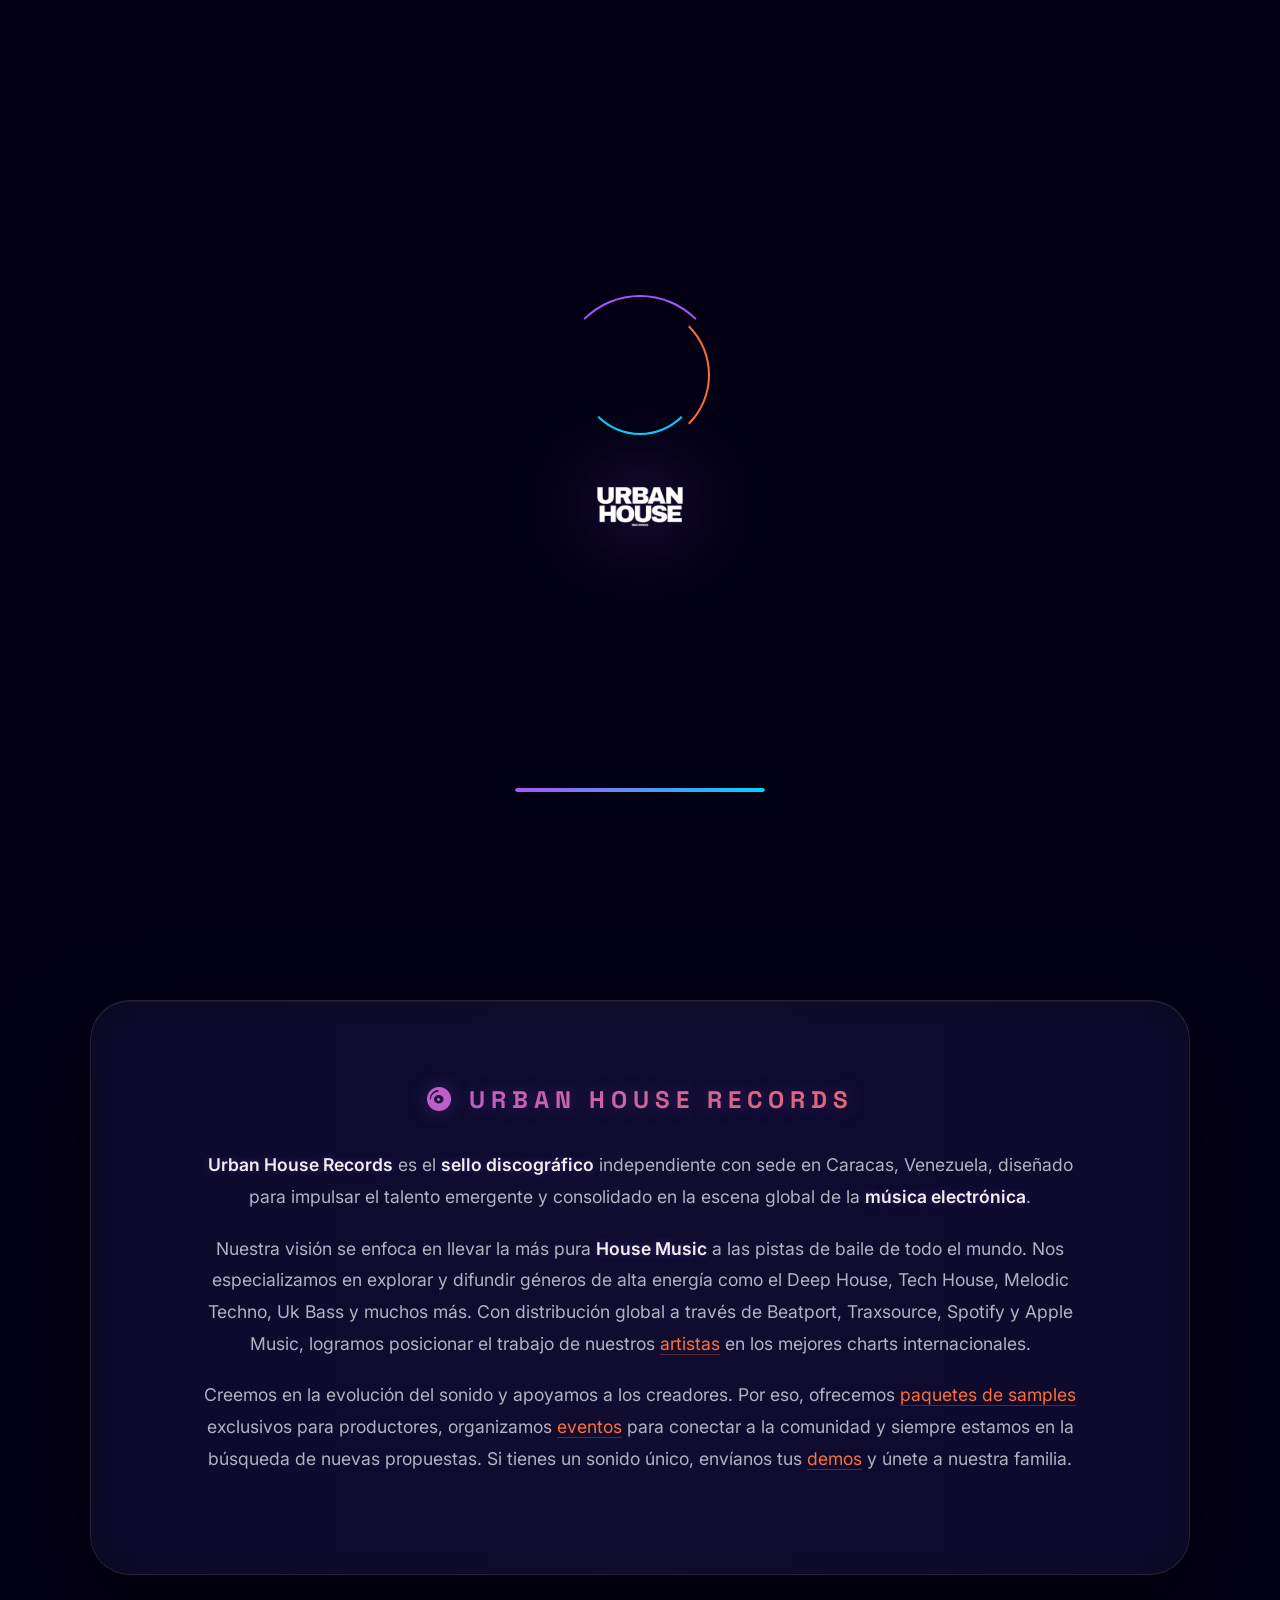
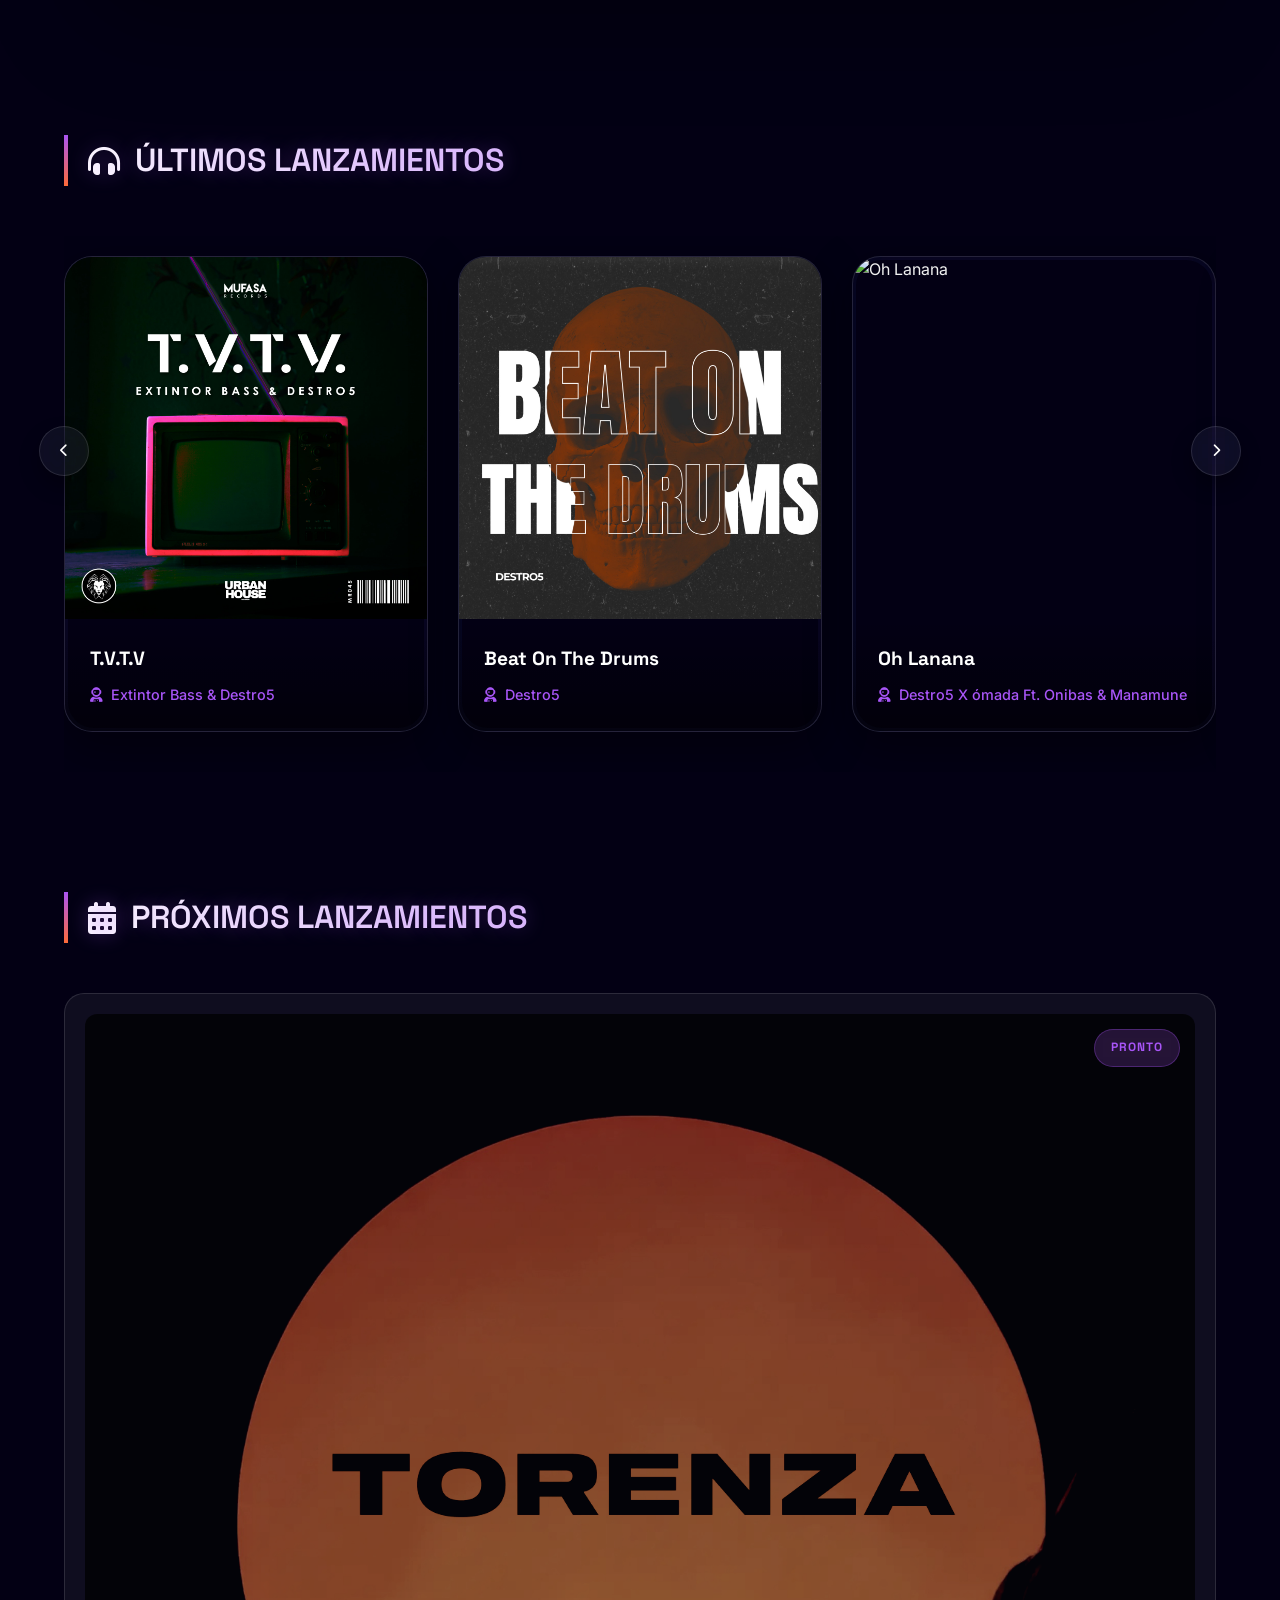
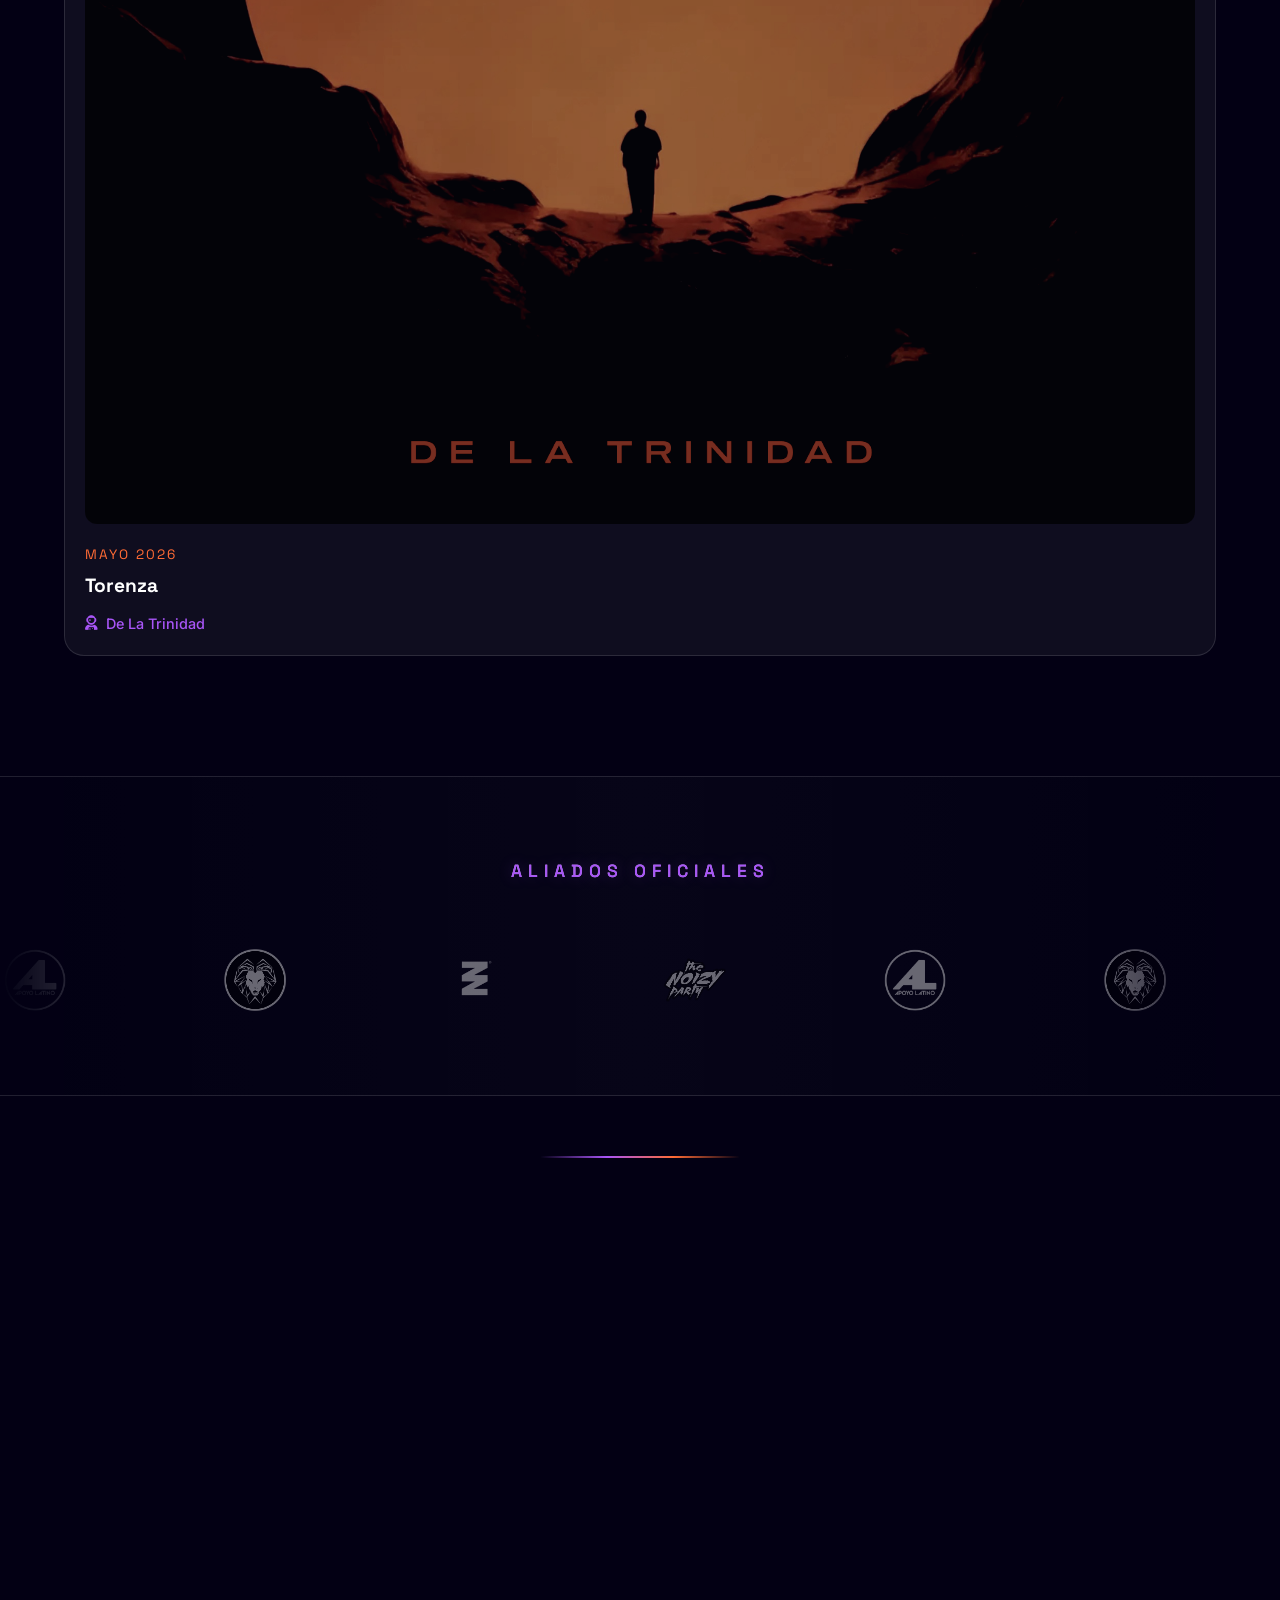
==== commit b981ff06: "Update index.html" ====
--- a/index.html
+++ b/index.html
@@ -1650,7 +1650,7 @@
 
             <div class="upcoming-img">
 
-                <img src="img/8916f27dbc3a93740de23838352c3f40 (1).jpg" alt="Beat On the Drums" loading="lazy">
+                <img src="img/PORTADA TRINI X TRELA 02.jpg.jpeg" alt="Beat On the Drums" loading="lazy">
 
                 <div class="upcoming-badge">Pronto</div>
 
@@ -1658,33 +1658,95 @@
 
             <div class="upcoming-date" style="color: var(--neon-orange); font-size: 0.85rem; font-family: 'Space Grotesk', monospace; letter-spacing: 2px;">MAYO 2026</div>
 
-            <h3 class="release-title" style="margin-bottom:10px; margin-top:5px;">Beat On The Drums</h3>
-
-            <span class="release-artist" style="justify-content: flex-start;"><i class="fa-solid fa-user-astronaut"></i> Destro5</span>
+            <h3 class="release-title" style="margin-bottom:10px; margin-top:5px;">Torenza</h3>
+
+            <span class="release-artist" style="justify-content: flex-start;"><i class="fa-solid fa-user-astronaut"></i> De La Trinidad</span>
 
         </div>
 
-
-
-        <div class="upcoming-card reveal">
-
-            <div class="upcoming-img">
-
-                <img src="img/0233bd82915a383b95ae9d123bcfea47.jpg" alt="Bironbass Vol 1 Cover" loading="lazy">
-
-                <div class="upcoming-badge">Pronto</div>
-
-            </div>
-
-            <div class="upcoming-date" style="color: var(--neon-orange); font-size: 0.85rem; font-family: 'Space Grotesk', monospace; letter-spacing: 2px;">JUNIO 2026</div>
-
-            <h3 class="release-title" style="margin-bottom:10px; margin-top:5px;">T.V.T.V</h3>
-
-            <span class="release-artist" style="justify-content: flex-start;"><i class="fa-solid fa-user-astronaut"></i> Extintor Bass & Destro5</span>
+     </div>
+
+        
+     
+    </div>
+
+</section>
+
+
+
+<section id="aliados" class="partners-section reveal-scale">
+
+    <div class="partners-title reveal-blur animated-gradient-text">Aliados Oficiales</div>
+
+    
+
+    <div class="partners-wrapper">
+
+        <div class="partners-track">
+
+            <img src="colabodadores/LOGO APOYO LATINO BLANCO.png" alt="Apoyo Latino" loading="lazy">
+
+            <img src="colabodadores/LOGOTIPO MUFASA2.png" alt="Mufasa" loading="lazy">
+
+            <img src="colabodadores/400207948_857727182398372_9134432120210732133_n.-removebg-preview.png" alt="Aliado 3" loading="lazy">
+
+            <img src="colabodadores/TNP LOGO.png" alt="TNP" loading="lazy">
+
+            
+
+            <img src="colabodadores/LOGO APOYO LATINO BLANCO.png" alt="Apoyo Latino" loading="lazy">
+
+            <img src="colabodadores/LOGOTIPO MUFASA2.png" alt="Mufasa" loading="lazy">
+
+            <img src="colabodadores/400207948_857727182398372_9134432120210732133_n.-removebg-preview.png" alt="Aliado 3" loading="lazy">
+
+            <img src="colabodadores/TNP LOGO.png" alt="TNP" loading="lazy">
+
+
+
+            <img src="colabodadores/LOGO APOYO LATINO BLANCO.png" alt="Apoyo Latino" loading="lazy">
+
+            <img src="colabodadores/LOGOTIPO MUFASA2.png" alt="Mufasa" loading="lazy">
+
+            <img src="colabodadores/400207948_857727182398372_9134432120210732133_n.-removebg-preview.png" alt="Aliado 3" loading="lazy">
+
+            <img src="colabodadores/TNP LOGO.png" alt="TNP" loading="lazy">
 
         </div>
 
-
+        
+
+        <div class="partners-track">
+
+            <img src="colabodadores/LOGO APOYO LATINO BLANCO.png" alt="Apoyo Latino" loading="lazy">
+
+            <img src="colabodadores/LOGOTIPO MUFASA2.png" alt="Mufasa" loading="lazy">
+
+            <img src="colabodadores/400207948_857727182398372_9134432120210732133_n.-removebg-preview.png" alt="Aliado 3" loading="lazy">
+
+            <img src="colabodadores/TNP LOGO.png" alt="TNP" loading="lazy">
+
+            
+
+            <img src="colabodadores/LOGO APOYO LATINO BLANCO.png" alt="Apoyo Latino" loading="lazy">
+
+            <img src="colabodadores/LOGOTIPO MUFASA2.png" alt="Mufasa" loading="lazy">
+
+            <img src="colabodadores/400207948_857727182398372_9134432120210732133_n.-removebg-preview.png" alt="Aliado 3" loading="lazy">
+
+            <img src="colabodadores/TNP LOGO.png" alt="TNP" loading="lazy">
+
+
+
+            <img src="colabodadores/LOGO APOYO LATINO BLANCO.png" alt="Apoyo Latino" loading="lazy">
+
+            <img src="colabodadores/LOGOTIPO MUFASA2.png" alt="Mufasa" loading="lazy">
+
+            <img src="colabodadores/400207948_857727182398372_9134432120210732133_n.-removebg-preview.png" alt="Aliado 3" loading="lazy">
+
+            <img src="colabodadores/TNP LOGO.png" alt="TNP" loading="lazy">
+
+        </div>
 
     </div>
 
@@ -1692,138 +1754,58 @@
 
 
 
-<section id="aliados" class="partners-section reveal-scale">
-
-    <div class="partners-title reveal-blur animated-gradient-text">Aliados Oficiales</div>
+<div class="footer-separator"></div>
+
+<footer id="footer" class="reveal">
+
+    <div class="social">
+
+        <a href="https://www.instagram.com/urban_house.vzla/" target="_blank" rel="noopener noreferrer" title="Instagram"><i class="fa-brands fa-instagram"></i></a>
+
+        <a href="https://www.beatport.com/es/label/urban-house/148584" target="_blank" rel="noopener noreferrer" title="Beatport"><i class="fa-solid fa-play"></i></a>
+
+        <a href="https://www.traxsource.com/label/75397/urban-house" target="_blank" rel="noopener noreferrer" title="Traxsource"><i class="fa-solid fa-compact-disc"></i></a>
+
+    </div>
 
     
 
-    <div class="partners-wrapper">
-
-        <div class="partners-track">
-
-            <img src="colabodadores/LOGO APOYO LATINO BLANCO.png" alt="Apoyo Latino" loading="lazy">
-
-            <img src="colabodadores/LOGOTIPO MUFASA2.png" alt="Mufasa" loading="lazy">
-
-            <img src="colabodadores/400207948_857727182398372_9134432120210732133_n.-removebg-preview.png" alt="Aliado 3" loading="lazy">
-
-            <img src="colabodadores/TNP LOGO.png" alt="TNP" loading="lazy">
-
-            
-
-            <img src="colabodadores/LOGO APOYO LATINO BLANCO.png" alt="Apoyo Latino" loading="lazy">
-
-            <img src="colabodadores/LOGOTIPO MUFASA2.png" alt="Mufasa" loading="lazy">
-
-            <img src="colabodadores/400207948_857727182398372_9134432120210732133_n.-removebg-preview.png" alt="Aliado 3" loading="lazy">
-
-            <img src="colabodadores/TNP LOGO.png" alt="TNP" loading="lazy">
-
-
-
-            <img src="colabodadores/LOGO APOYO LATINO BLANCO.png" alt="Apoyo Latino" loading="lazy">
-
-            <img src="colabodadores/LOGOTIPO MUFASA2.png" alt="Mufasa" loading="lazy">
-
-            <img src="colabodadores/400207948_857727182398372_9134432120210732133_n.-removebg-preview.png" alt="Aliado 3" loading="lazy">
-
-            <img src="colabodadores/TNP LOGO.png" alt="TNP" loading="lazy">
-
-        </div>
+    <div class="footer-nav">
+
+        <a href="/">Inicio</a> | 
+
+        <a href="artistas.html">Artistas</a> | 
+
+        <a href="samples.html">Samples</a> | 
+
+        <a href="eventos.html">Eventos</a> | 
+
+        <a href="demos.html">Demos</a> |
+
+        <a href="blog.html">Blog</a> 
+
+    </div>
+
+
+
+    <p>&copy; 2026 Urban House Records · Caracas, Venezuela</p>
+
+    <p style="margin-top: 8px;">Sello discográfico independiente</p>
+
+</footer>
+
+
+
+<audio id="global-audio-player"></audio>
+
+
+
+<script>
+
+    document.addEventListener("DOMContentLoaded", function() {
 
         
 
-        <div class="partners-track">
-
-            <img src="colabodadores/LOGO APOYO LATINO BLANCO.png" alt="Apoyo Latino" loading="lazy">
-
-            <img src="colabodadores/LOGOTIPO MUFASA2.png" alt="Mufasa" loading="lazy">
-
-            <img src="colabodadores/400207948_857727182398372_9134432120210732133_n.-removebg-preview.png" alt="Aliado 3" loading="lazy">
-
-            <img src="colabodadores/TNP LOGO.png" alt="TNP" loading="lazy">
-
-            
-
-            <img src="colabodadores/LOGO APOYO LATINO BLANCO.png" alt="Apoyo Latino" loading="lazy">
-
-            <img src="colabodadores/LOGOTIPO MUFASA2.png" alt="Mufasa" loading="lazy">
-
-            <img src="colabodadores/400207948_857727182398372_9134432120210732133_n.-removebg-preview.png" alt="Aliado 3" loading="lazy">
-
-            <img src="colabodadores/TNP LOGO.png" alt="TNP" loading="lazy">
-
-
-
-            <img src="colabodadores/LOGO APOYO LATINO BLANCO.png" alt="Apoyo Latino" loading="lazy">
-
-            <img src="colabodadores/LOGOTIPO MUFASA2.png" alt="Mufasa" loading="lazy">
-
-            <img src="colabodadores/400207948_857727182398372_9134432120210732133_n.-removebg-preview.png" alt="Aliado 3" loading="lazy">
-
-            <img src="colabodadores/TNP LOGO.png" alt="TNP" loading="lazy">
-
-        </div>
-
-    </div>
-
-</section>
-
-
-
-<div class="footer-separator"></div>
-
-<footer id="footer" class="reveal">
-
-    <div class="social">
-
-        <a href="https://www.instagram.com/urban_house.vzla/" target="_blank" rel="noopener noreferrer" title="Instagram"><i class="fa-brands fa-instagram"></i></a>
-
-        <a href="https://www.beatport.com/es/label/urban-house/148584" target="_blank" rel="noopener noreferrer" title="Beatport"><i class="fa-solid fa-play"></i></a>
-
-        <a href="https://www.traxsource.com/label/75397/urban-house" target="_blank" rel="noopener noreferrer" title="Traxsource"><i class="fa-solid fa-compact-disc"></i></a>
-
-    </div>
-
-    
-
-    <div class="footer-nav">
-
-        <a href="/">Inicio</a> | 
-
-        <a href="artistas.html">Artistas</a> | 
-
-        <a href="samples.html">Samples</a> | 
-
-        <a href="eventos.html">Eventos</a> | 
-
-        <a href="demos.html">Demos</a> |
-
-        <a href="blog.html">Blog</a> 
-
-    </div>
-
-
-
-    <p>&copy; 2026 Urban House Records · Caracas, Venezuela</p>
-
-    <p style="margin-top: 8px;">Sello discográfico independiente</p>
-
-</footer>
-
-
-
-<audio id="global-audio-player"></audio>
-
-
-
-<script>
-
-    document.addEventListener("DOMContentLoaded", function() {
-
-        
-
         // 0. PRELOADER
 
         const preloader = document.getElementById('preloader');
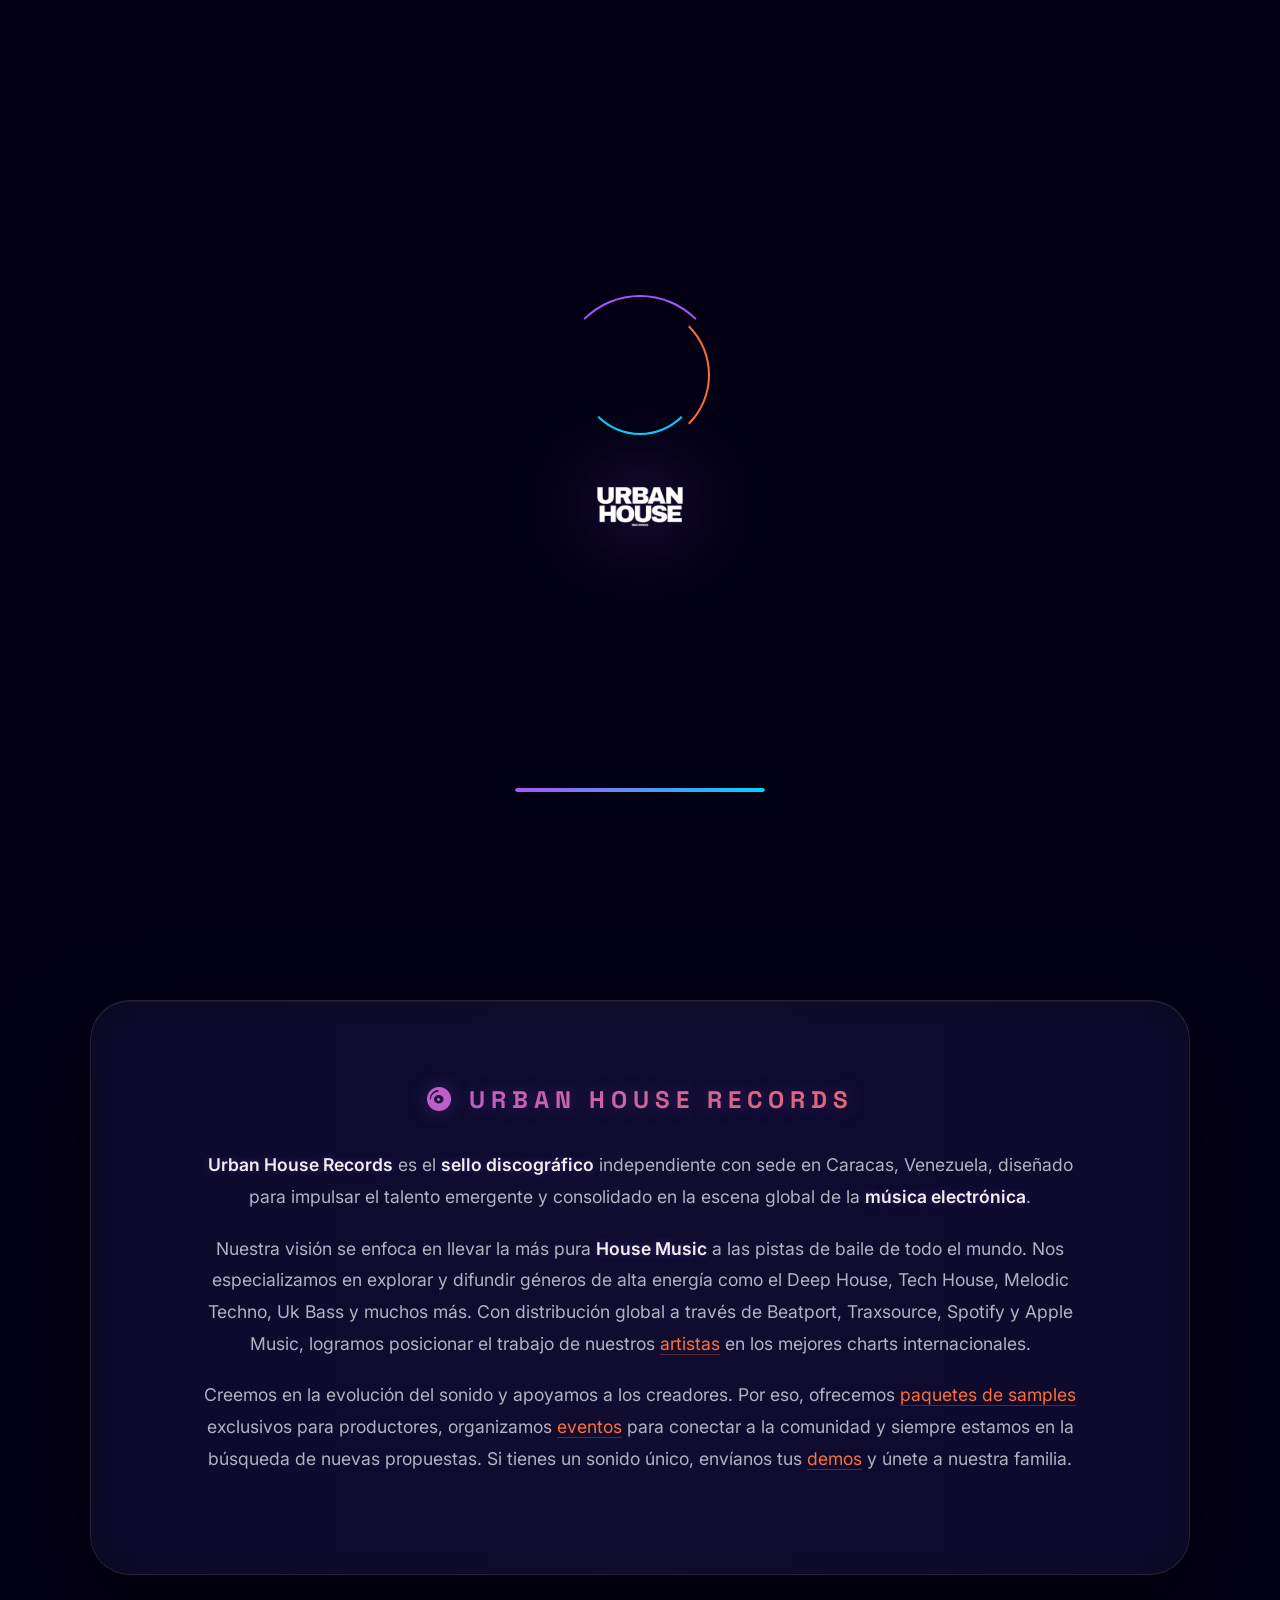
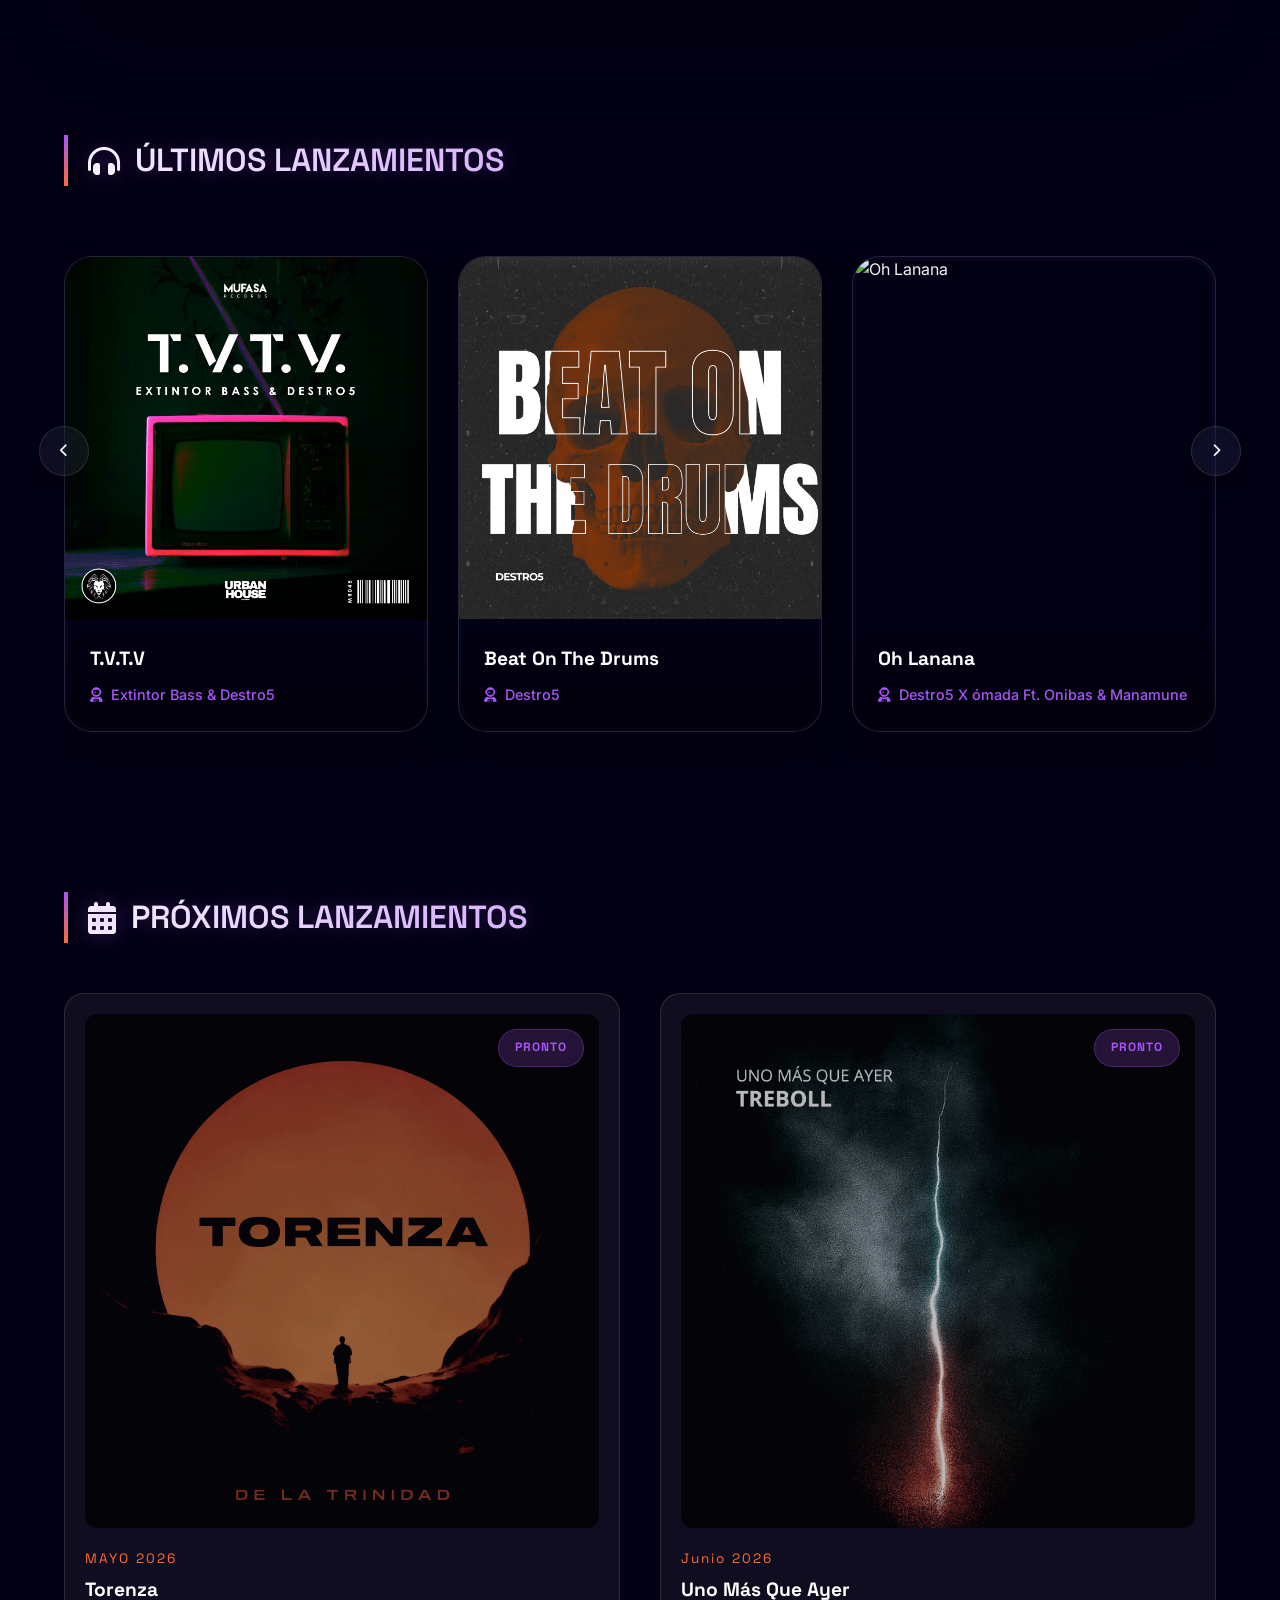
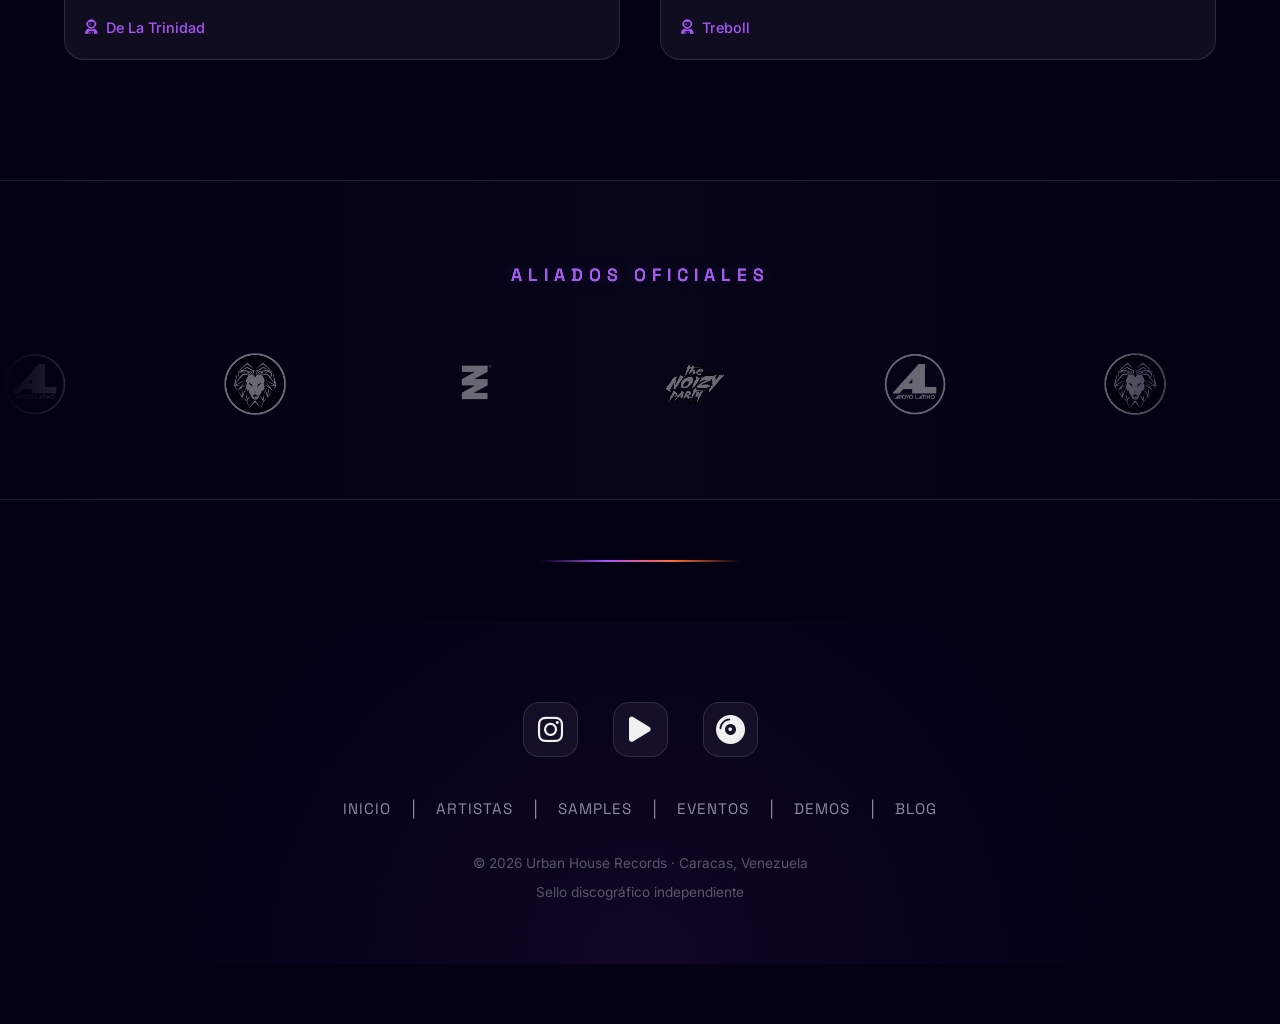
==== commit b9b2489b: "Update index.html" ====
--- a/index.html
+++ b/index.html
@@ -1664,148 +1664,166 @@
 
         </div>
 
+
+     <div class="upcoming-card reveal">
+
+            <div class="upcoming-img">
+
+                <img src="img/67e3cbf6ead09062a1af40a67b2ac6d7.jpg" alt="Beat On the Drums" loading="lazy">
+
+                <div class="upcoming-badge">Pronto</div>
+
+            </div>
+
+            <div class="upcoming-date" style="color: var(--neon-orange); font-size: 0.85rem; font-family: 'Space Grotesk', monospace; letter-spacing: 2px;">Junio 2026</div>
+
+            <h3 class="release-title" style="margin-bottom:10px; margin-top:5px;">Uno Más Que Ayer</h3>
+
+            <span class="release-artist" style="justify-content: flex-start;"><i class="fa-solid fa-user-astronaut"></i> Treboll</span>
+
+        </div>
+
      </div>
+  
+    
+</div>
+
+</section>
+
+
+
+<section id="aliados" class="partners-section reveal-scale">
+
+    <div class="partners-title reveal-blur animated-gradient-text">Aliados Oficiales</div>
+
+    
+
+    <div class="partners-wrapper">
+
+        <div class="partners-track">
+
+            <img src="colabodadores/LOGO APOYO LATINO BLANCO.png" alt="Apoyo Latino" loading="lazy">
+
+            <img src="colabodadores/LOGOTIPO MUFASA2.png" alt="Mufasa" loading="lazy">
+
+            <img src="colabodadores/400207948_857727182398372_9134432120210732133_n.-removebg-preview.png" alt="Aliado 3" loading="lazy">
+
+            <img src="colabodadores/TNP LOGO.png" alt="TNP" loading="lazy">
+
+            
+
+            <img src="colabodadores/LOGO APOYO LATINO BLANCO.png" alt="Apoyo Latino" loading="lazy">
+
+            <img src="colabodadores/LOGOTIPO MUFASA2.png" alt="Mufasa" loading="lazy">
+
+            <img src="colabodadores/400207948_857727182398372_9134432120210732133_n.-removebg-preview.png" alt="Aliado 3" loading="lazy">
+
+            <img src="colabodadores/TNP LOGO.png" alt="TNP" loading="lazy">
+
+
+
+            <img src="colabodadores/LOGO APOYO LATINO BLANCO.png" alt="Apoyo Latino" loading="lazy">
+
+            <img src="colabodadores/LOGOTIPO MUFASA2.png" alt="Mufasa" loading="lazy">
+
+            <img src="colabodadores/400207948_857727182398372_9134432120210732133_n.-removebg-preview.png" alt="Aliado 3" loading="lazy">
+
+            <img src="colabodadores/TNP LOGO.png" alt="TNP" loading="lazy">
+
+        </div>
 
         
-     
+
+        <div class="partners-track">
+
+            <img src="colabodadores/LOGO APOYO LATINO BLANCO.png" alt="Apoyo Latino" loading="lazy">
+
+            <img src="colabodadores/LOGOTIPO MUFASA2.png" alt="Mufasa" loading="lazy">
+
+            <img src="colabodadores/400207948_857727182398372_9134432120210732133_n.-removebg-preview.png" alt="Aliado 3" loading="lazy">
+
+            <img src="colabodadores/TNP LOGO.png" alt="TNP" loading="lazy">
+
+            
+
+            <img src="colabodadores/LOGO APOYO LATINO BLANCO.png" alt="Apoyo Latino" loading="lazy">
+
+            <img src="colabodadores/LOGOTIPO MUFASA2.png" alt="Mufasa" loading="lazy">
+
+            <img src="colabodadores/400207948_857727182398372_9134432120210732133_n.-removebg-preview.png" alt="Aliado 3" loading="lazy">
+
+            <img src="colabodadores/TNP LOGO.png" alt="TNP" loading="lazy">
+
+
+
+            <img src="colabodadores/LOGO APOYO LATINO BLANCO.png" alt="Apoyo Latino" loading="lazy">
+
+            <img src="colabodadores/LOGOTIPO MUFASA2.png" alt="Mufasa" loading="lazy">
+
+            <img src="colabodadores/400207948_857727182398372_9134432120210732133_n.-removebg-preview.png" alt="Aliado 3" loading="lazy">
+
+            <img src="colabodadores/TNP LOGO.png" alt="TNP" loading="lazy">
+
+        </div>
+
     </div>
 
 </section>
 
 
 
-<section id="aliados" class="partners-section reveal-scale">
-
-    <div class="partners-title reveal-blur animated-gradient-text">Aliados Oficiales</div>
+<div class="footer-separator"></div>
+
+<footer id="footer" class="reveal">
+
+    <div class="social">
+
+        <a href="https://www.instagram.com/urban_house.vzla/" target="_blank" rel="noopener noreferrer" title="Instagram"><i class="fa-brands fa-instagram"></i></a>
+
+        <a href="https://www.beatport.com/es/label/urban-house/148584" target="_blank" rel="noopener noreferrer" title="Beatport"><i class="fa-solid fa-play"></i></a>
+
+        <a href="https://www.traxsource.com/label/75397/urban-house" target="_blank" rel="noopener noreferrer" title="Traxsource"><i class="fa-solid fa-compact-disc"></i></a>
+
+    </div>
 
     
 
-    <div class="partners-wrapper">
-
-        <div class="partners-track">
-
-            <img src="colabodadores/LOGO APOYO LATINO BLANCO.png" alt="Apoyo Latino" loading="lazy">
-
-            <img src="colabodadores/LOGOTIPO MUFASA2.png" alt="Mufasa" loading="lazy">
-
-            <img src="colabodadores/400207948_857727182398372_9134432120210732133_n.-removebg-preview.png" alt="Aliado 3" loading="lazy">
-
-            <img src="colabodadores/TNP LOGO.png" alt="TNP" loading="lazy">
-
-            
-
-            <img src="colabodadores/LOGO APOYO LATINO BLANCO.png" alt="Apoyo Latino" loading="lazy">
-
-            <img src="colabodadores/LOGOTIPO MUFASA2.png" alt="Mufasa" loading="lazy">
-
-            <img src="colabodadores/400207948_857727182398372_9134432120210732133_n.-removebg-preview.png" alt="Aliado 3" loading="lazy">
-
-            <img src="colabodadores/TNP LOGO.png" alt="TNP" loading="lazy">
-
-
-
-            <img src="colabodadores/LOGO APOYO LATINO BLANCO.png" alt="Apoyo Latino" loading="lazy">
-
-            <img src="colabodadores/LOGOTIPO MUFASA2.png" alt="Mufasa" loading="lazy">
-
-            <img src="colabodadores/400207948_857727182398372_9134432120210732133_n.-removebg-preview.png" alt="Aliado 3" loading="lazy">
-
-            <img src="colabodadores/TNP LOGO.png" alt="TNP" loading="lazy">
-
-        </div>
+    <div class="footer-nav">
+
+        <a href="/">Inicio</a> | 
+
+        <a href="artistas.html">Artistas</a> | 
+
+        <a href="samples.html">Samples</a> | 
+
+        <a href="eventos.html">Eventos</a> | 
+
+        <a href="demos.html">Demos</a> |
+
+        <a href="blog.html">Blog</a> 
+
+    </div>
+
+
+
+    <p>&copy; 2026 Urban House Records · Caracas, Venezuela</p>
+
+    <p style="margin-top: 8px;">Sello discográfico independiente</p>
+
+</footer>
+
+
+
+<audio id="global-audio-player"></audio>
+
+
+
+<script>
+
+    document.addEventListener("DOMContentLoaded", function() {
 
         
 
-        <div class="partners-track">
-
-            <img src="colabodadores/LOGO APOYO LATINO BLANCO.png" alt="Apoyo Latino" loading="lazy">
-
-            <img src="colabodadores/LOGOTIPO MUFASA2.png" alt="Mufasa" loading="lazy">
-
-            <img src="colabodadores/400207948_857727182398372_9134432120210732133_n.-removebg-preview.png" alt="Aliado 3" loading="lazy">
-
-            <img src="colabodadores/TNP LOGO.png" alt="TNP" loading="lazy">
-
-            
-
-            <img src="colabodadores/LOGO APOYO LATINO BLANCO.png" alt="Apoyo Latino" loading="lazy">
-
-            <img src="colabodadores/LOGOTIPO MUFASA2.png" alt="Mufasa" loading="lazy">
-
-            <img src="colabodadores/400207948_857727182398372_9134432120210732133_n.-removebg-preview.png" alt="Aliado 3" loading="lazy">
-
-            <img src="colabodadores/TNP LOGO.png" alt="TNP" loading="lazy">
-
-
-
-            <img src="colabodadores/LOGO APOYO LATINO BLANCO.png" alt="Apoyo Latino" loading="lazy">
-
-            <img src="colabodadores/LOGOTIPO MUFASA2.png" alt="Mufasa" loading="lazy">
-
-            <img src="colabodadores/400207948_857727182398372_9134432120210732133_n.-removebg-preview.png" alt="Aliado 3" loading="lazy">
-
-            <img src="colabodadores/TNP LOGO.png" alt="TNP" loading="lazy">
-
-        </div>
-
-    </div>
-
-</section>
-
-
-
-<div class="footer-separator"></div>
-
-<footer id="footer" class="reveal">
-
-    <div class="social">
-
-        <a href="https://www.instagram.com/urban_house.vzla/" target="_blank" rel="noopener noreferrer" title="Instagram"><i class="fa-brands fa-instagram"></i></a>
-
-        <a href="https://www.beatport.com/es/label/urban-house/148584" target="_blank" rel="noopener noreferrer" title="Beatport"><i class="fa-solid fa-play"></i></a>
-
-        <a href="https://www.traxsource.com/label/75397/urban-house" target="_blank" rel="noopener noreferrer" title="Traxsource"><i class="fa-solid fa-compact-disc"></i></a>
-
-    </div>
-
-    
-
-    <div class="footer-nav">
-
-        <a href="/">Inicio</a> | 
-
-        <a href="artistas.html">Artistas</a> | 
-
-        <a href="samples.html">Samples</a> | 
-
-        <a href="eventos.html">Eventos</a> | 
-
-        <a href="demos.html">Demos</a> |
-
-        <a href="blog.html">Blog</a> 
-
-    </div>
-
-
-
-    <p>&copy; 2026 Urban House Records · Caracas, Venezuela</p>
-
-    <p style="margin-top: 8px;">Sello discográfico independiente</p>
-
-</footer>
-
-
-
-<audio id="global-audio-player"></audio>
-
-
-
-<script>
-
-    document.addEventListener("DOMContentLoaded", function() {
-
-        
-
         // 0. PRELOADER
 
         const preloader = document.getElementById('preloader');
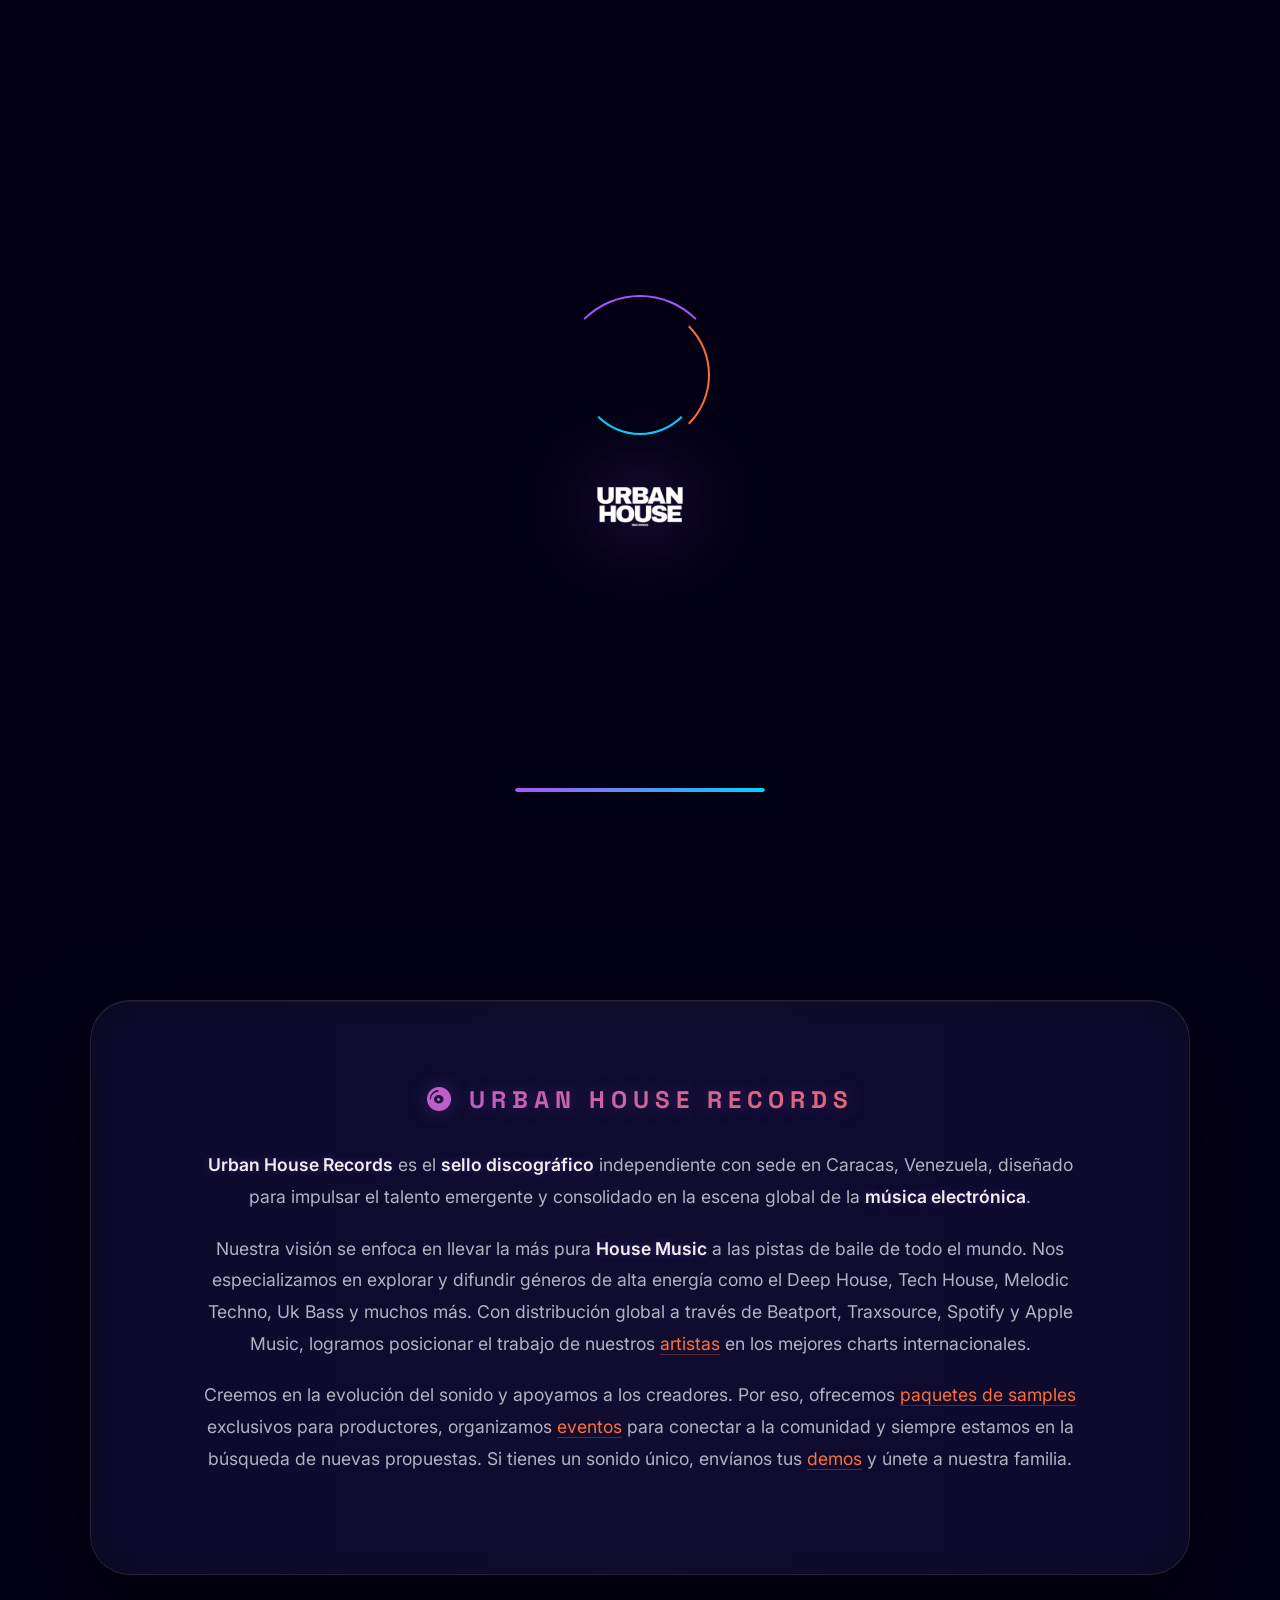
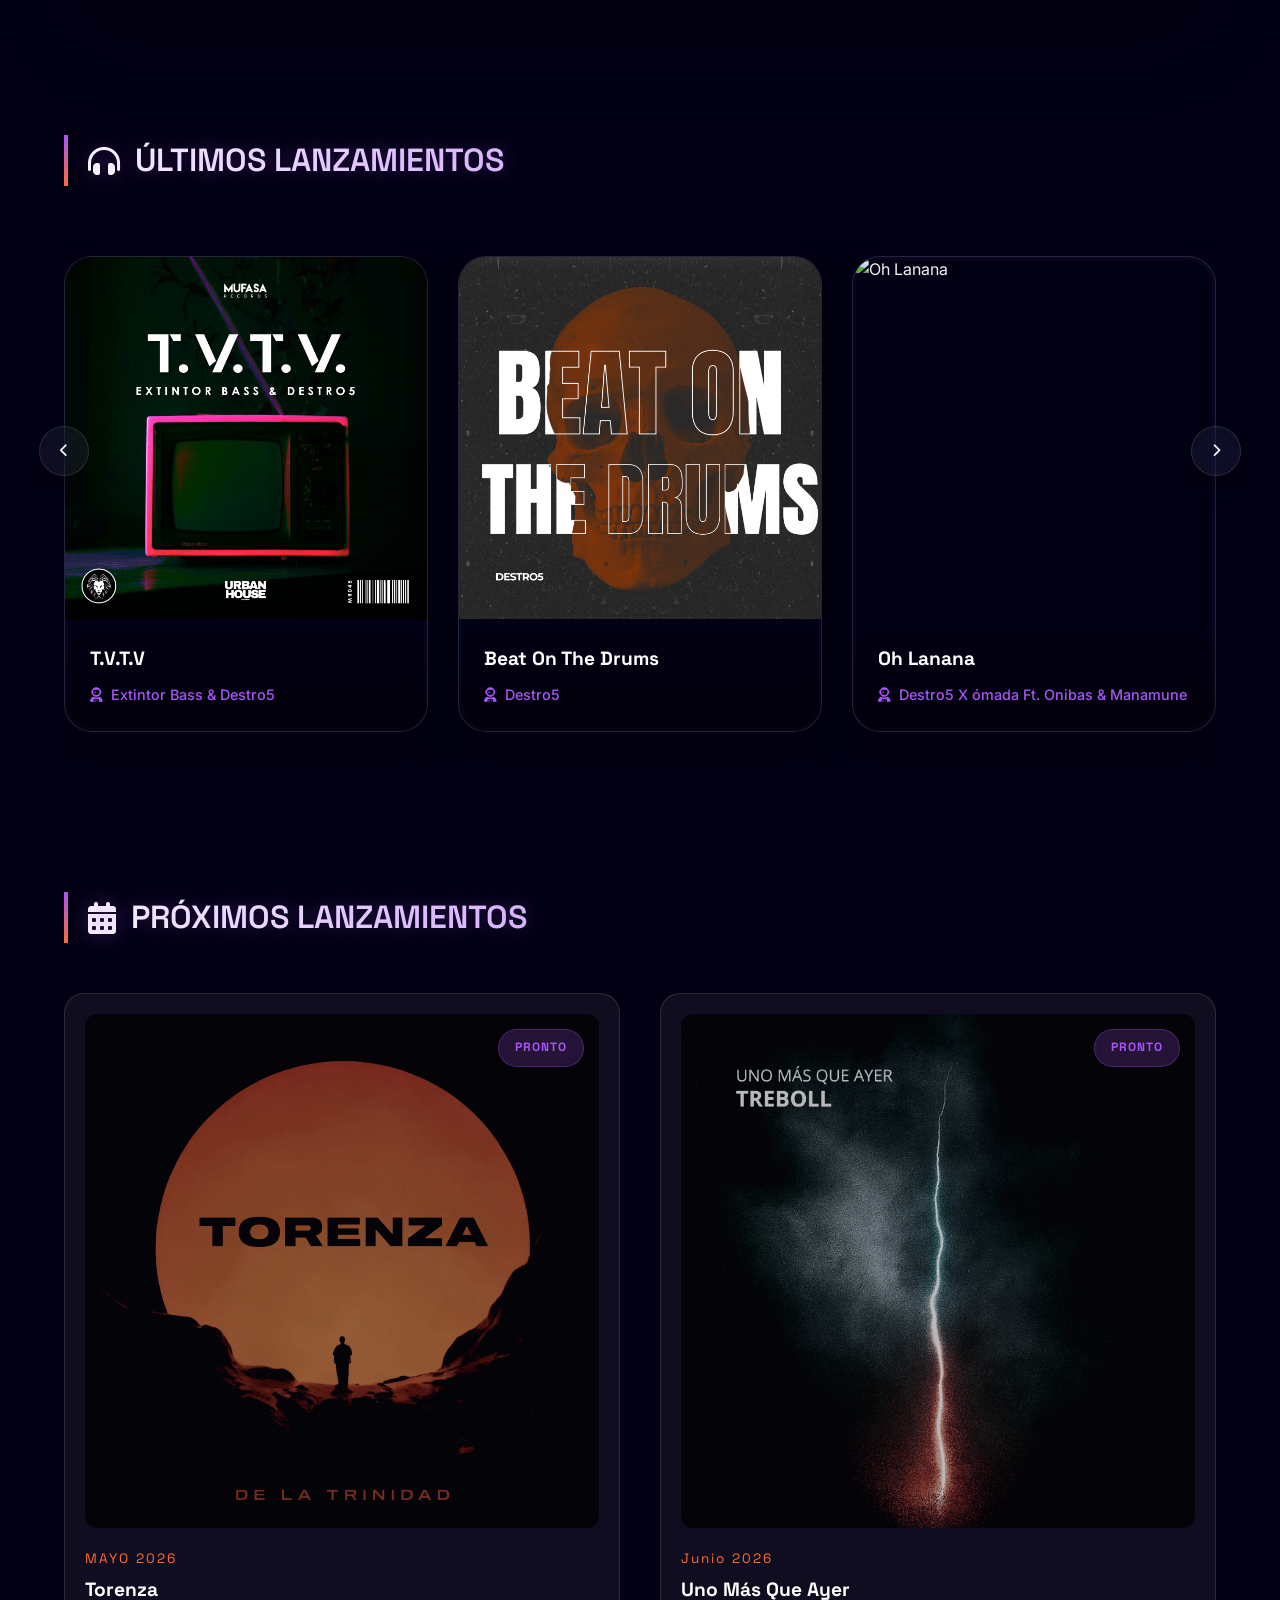
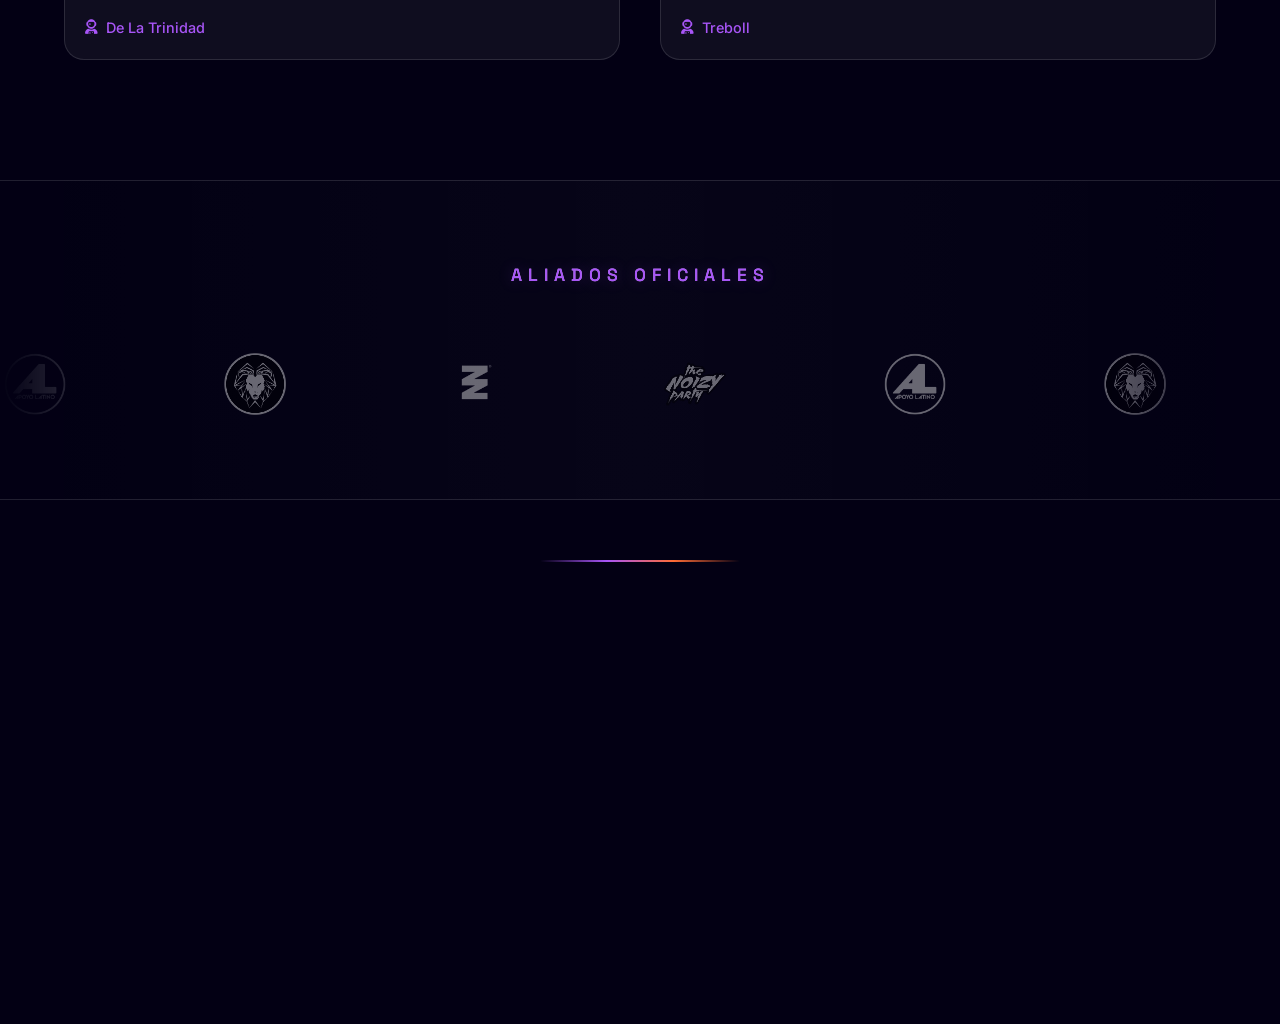
==== commit 94ec82b6: "Update index.html" ====
--- a/index.html
+++ b/index.html
@@ -30,7 +30,7 @@
 
     
 
-    <link rel="canonical" href="https://urbanhouse.world/index.html">
+    <link rel="canonical" href="https://urbanhouse.world">
 
     
 
@@ -612,7 +612,7 @@
 
 
 
-        .slide-1 { background-image: url('img/Diseño sin título (5).png'); }
+        .slide-1 { background-image: url('img/PORTADA TRINI X TRELA 02.jpg.jpeg'); }
 
         .slide-2 { background-image: url('img/e82955ab601fd210a1988c120cfb522b (1).jpg'); }
 
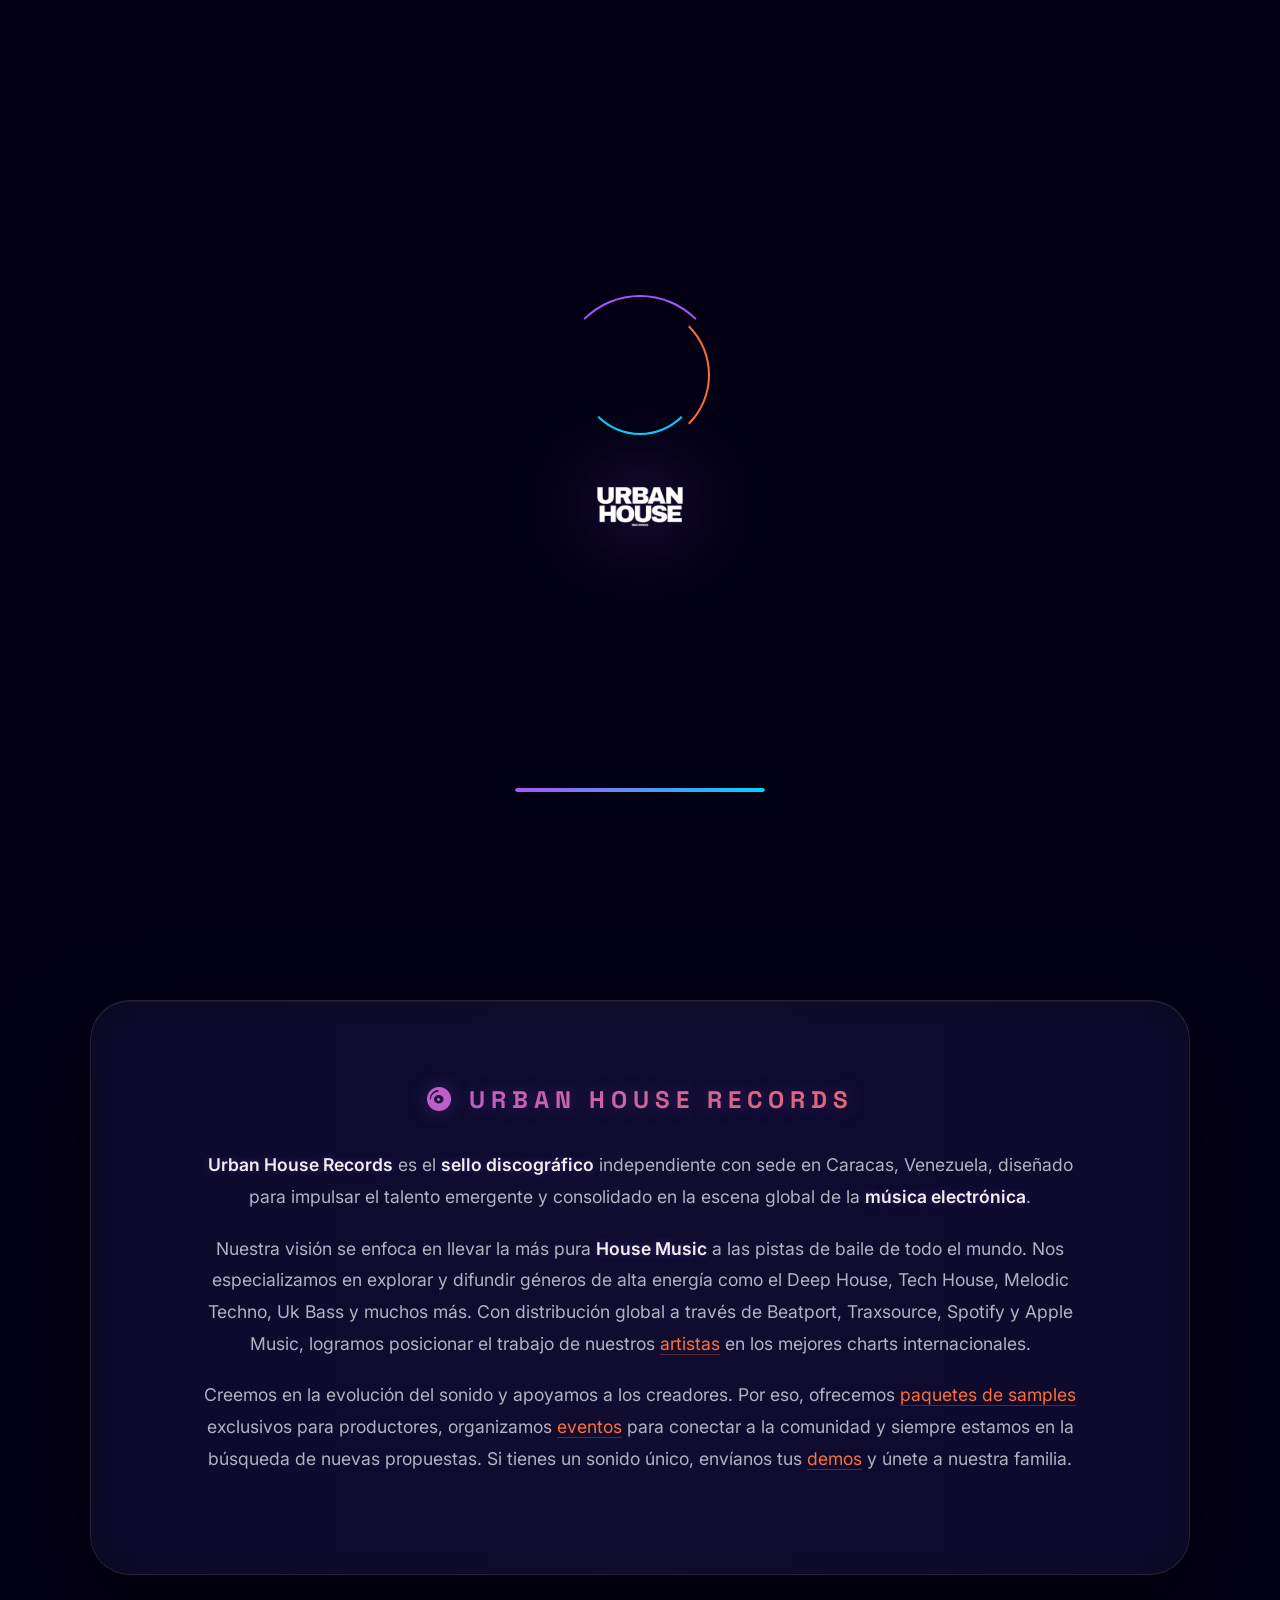
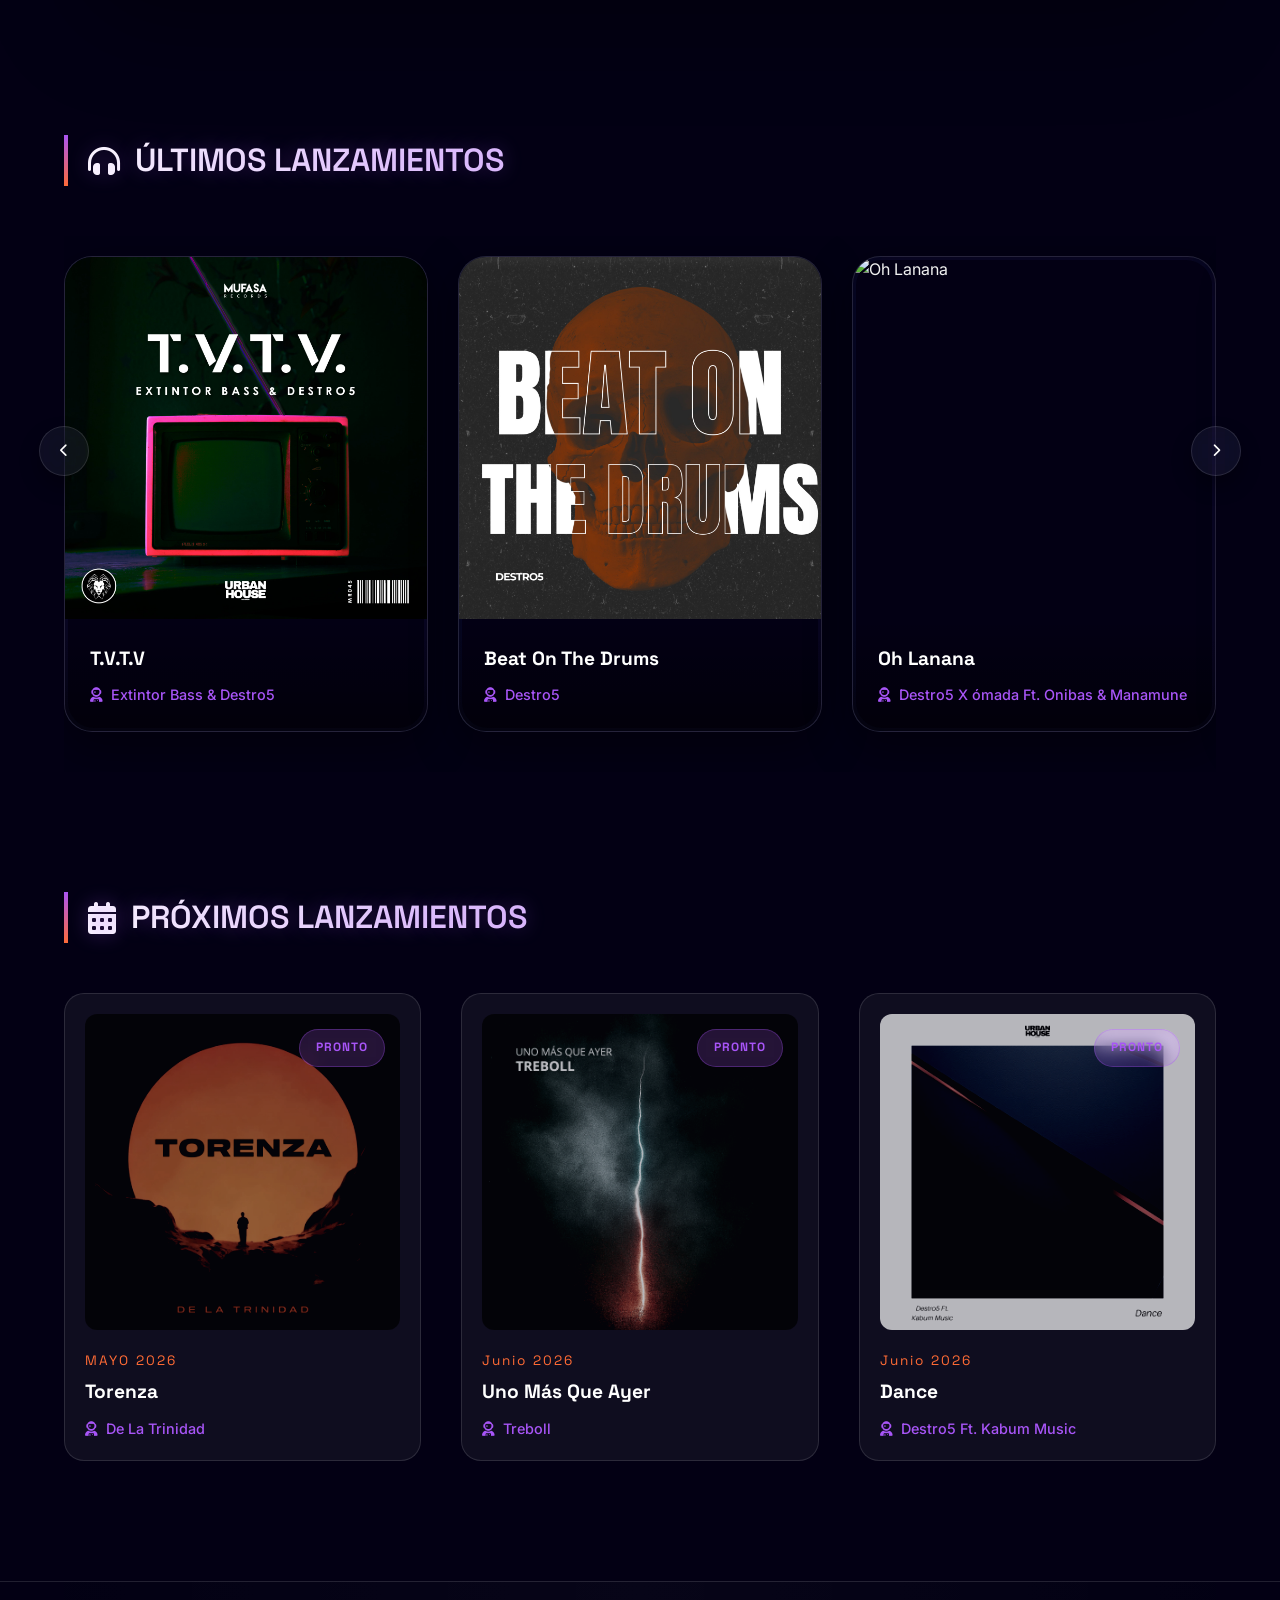
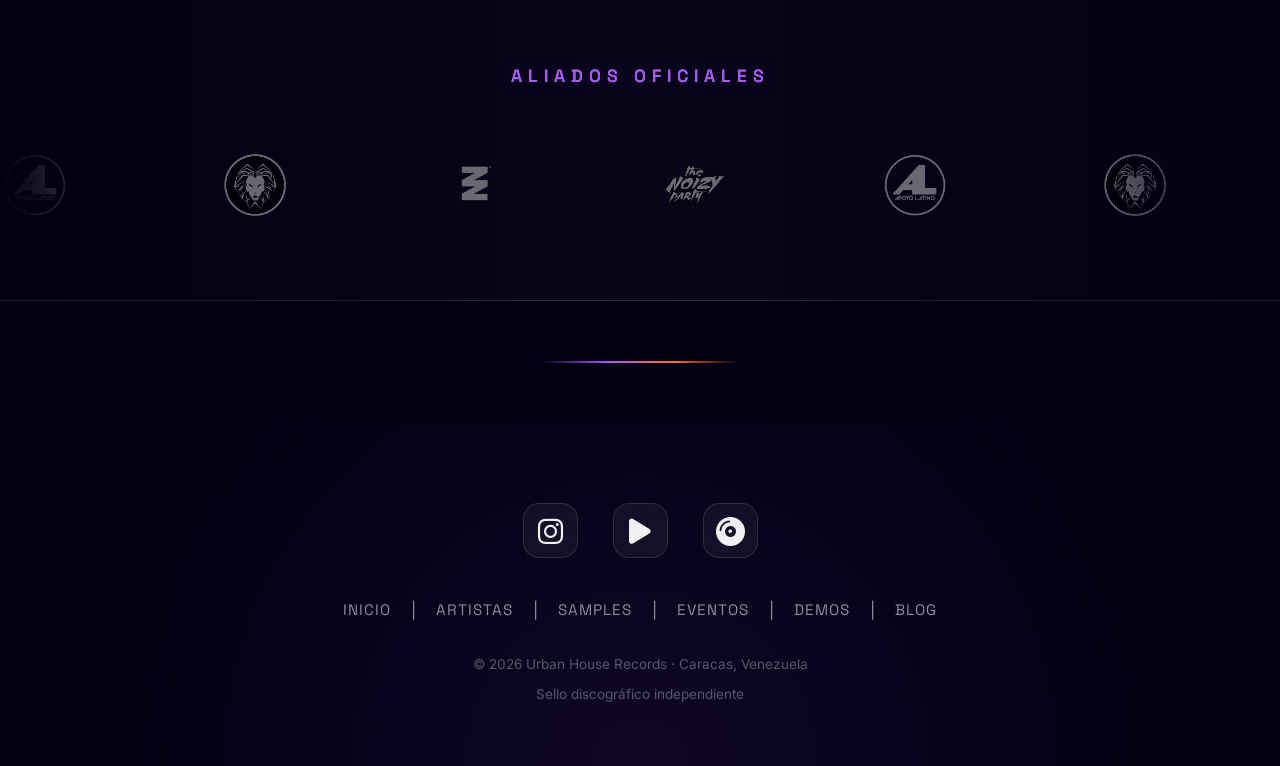
==== commit ef15a83c: "Update index.html" ====
--- a/index.html
+++ b/index.html
@@ -1680,150 +1680,169 @@
             <h3 class="release-title" style="margin-bottom:10px; margin-top:5px;">Uno Más Que Ayer</h3>
 
             <span class="release-artist" style="justify-content: flex-start;"><i class="fa-solid fa-user-astronaut"></i> Treboll</span>
+
+        </div>
+
+
+
+         <div class="upcoming-card reveal">
+
+            <div class="upcoming-img">
+
+                <img src="img/a2ce99c366a588595f9665c8d36f4b1b.jpg" alt="Beat On the Drums" loading="lazy">
+
+                <div class="upcoming-badge">Pronto</div>
+
+            </div>
+
+            <div class="upcoming-date" style="color: var(--neon-orange); font-size: 0.85rem; font-family: 'Space Grotesk', monospace; letter-spacing: 2px;">Junio 2026</div>
+
+            <h3 class="release-title" style="margin-bottom:10px; margin-top:5px;">Dance</h3>
+
+            <span class="release-artist" style="justify-content: flex-start;"><i class="fa-solid fa-user-astronaut"></i> Destro5 Ft. Kabum Music</span>
 
         </div>
 
      </div>
   
+   </div>
+
+</section>
+
+
+
+<section id="aliados" class="partners-section reveal-scale">
+
+    <div class="partners-title reveal-blur animated-gradient-text">Aliados Oficiales</div>
+
     
-</div>
+
+    <div class="partners-wrapper">
+
+        <div class="partners-track">
+
+            <img src="colabodadores/LOGO APOYO LATINO BLANCO.png" alt="Apoyo Latino" loading="lazy">
+
+            <img src="colabodadores/LOGOTIPO MUFASA2.png" alt="Mufasa" loading="lazy">
+
+            <img src="colabodadores/400207948_857727182398372_9134432120210732133_n.-removebg-preview.png" alt="Aliado 3" loading="lazy">
+
+            <img src="colabodadores/TNP LOGO.png" alt="TNP" loading="lazy">
+
+            
+
+            <img src="colabodadores/LOGO APOYO LATINO BLANCO.png" alt="Apoyo Latino" loading="lazy">
+
+            <img src="colabodadores/LOGOTIPO MUFASA2.png" alt="Mufasa" loading="lazy">
+
+            <img src="colabodadores/400207948_857727182398372_9134432120210732133_n.-removebg-preview.png" alt="Aliado 3" loading="lazy">
+
+            <img src="colabodadores/TNP LOGO.png" alt="TNP" loading="lazy">
+
+
+
+            <img src="colabodadores/LOGO APOYO LATINO BLANCO.png" alt="Apoyo Latino" loading="lazy">
+
+            <img src="colabodadores/LOGOTIPO MUFASA2.png" alt="Mufasa" loading="lazy">
+
+            <img src="colabodadores/400207948_857727182398372_9134432120210732133_n.-removebg-preview.png" alt="Aliado 3" loading="lazy">
+
+            <img src="colabodadores/TNP LOGO.png" alt="TNP" loading="lazy">
+
+        </div>
+
+        
+
+        <div class="partners-track">
+
+            <img src="colabodadores/LOGO APOYO LATINO BLANCO.png" alt="Apoyo Latino" loading="lazy">
+
+            <img src="colabodadores/LOGOTIPO MUFASA2.png" alt="Mufasa" loading="lazy">
+
+            <img src="colabodadores/400207948_857727182398372_9134432120210732133_n.-removebg-preview.png" alt="Aliado 3" loading="lazy">
+
+            <img src="colabodadores/TNP LOGO.png" alt="TNP" loading="lazy">
+
+            
+
+            <img src="colabodadores/LOGO APOYO LATINO BLANCO.png" alt="Apoyo Latino" loading="lazy">
+
+            <img src="colabodadores/LOGOTIPO MUFASA2.png" alt="Mufasa" loading="lazy">
+
+            <img src="colabodadores/400207948_857727182398372_9134432120210732133_n.-removebg-preview.png" alt="Aliado 3" loading="lazy">
+
+            <img src="colabodadores/TNP LOGO.png" alt="TNP" loading="lazy">
+
+
+
+            <img src="colabodadores/LOGO APOYO LATINO BLANCO.png" alt="Apoyo Latino" loading="lazy">
+
+            <img src="colabodadores/LOGOTIPO MUFASA2.png" alt="Mufasa" loading="lazy">
+
+            <img src="colabodadores/400207948_857727182398372_9134432120210732133_n.-removebg-preview.png" alt="Aliado 3" loading="lazy">
+
+            <img src="colabodadores/TNP LOGO.png" alt="TNP" loading="lazy">
+
+        </div>
+
+    </div>
 
 </section>
 
 
 
-<section id="aliados" class="partners-section reveal-scale">
-
-    <div class="partners-title reveal-blur animated-gradient-text">Aliados Oficiales</div>
+<div class="footer-separator"></div>
+
+<footer id="footer" class="reveal">
+
+    <div class="social">
+
+        <a href="https://www.instagram.com/urban_house.vzla/" target="_blank" rel="noopener noreferrer" title="Instagram"><i class="fa-brands fa-instagram"></i></a>
+
+        <a href="https://www.beatport.com/es/label/urban-house/148584" target="_blank" rel="noopener noreferrer" title="Beatport"><i class="fa-solid fa-play"></i></a>
+
+        <a href="https://www.traxsource.com/label/75397/urban-house" target="_blank" rel="noopener noreferrer" title="Traxsource"><i class="fa-solid fa-compact-disc"></i></a>
+
+    </div>
 
     
 
-    <div class="partners-wrapper">
-
-        <div class="partners-track">
-
-            <img src="colabodadores/LOGO APOYO LATINO BLANCO.png" alt="Apoyo Latino" loading="lazy">
-
-            <img src="colabodadores/LOGOTIPO MUFASA2.png" alt="Mufasa" loading="lazy">
-
-            <img src="colabodadores/400207948_857727182398372_9134432120210732133_n.-removebg-preview.png" alt="Aliado 3" loading="lazy">
-
-            <img src="colabodadores/TNP LOGO.png" alt="TNP" loading="lazy">
-
-            
-
-            <img src="colabodadores/LOGO APOYO LATINO BLANCO.png" alt="Apoyo Latino" loading="lazy">
-
-            <img src="colabodadores/LOGOTIPO MUFASA2.png" alt="Mufasa" loading="lazy">
-
-            <img src="colabodadores/400207948_857727182398372_9134432120210732133_n.-removebg-preview.png" alt="Aliado 3" loading="lazy">
-
-            <img src="colabodadores/TNP LOGO.png" alt="TNP" loading="lazy">
-
-
-
-            <img src="colabodadores/LOGO APOYO LATINO BLANCO.png" alt="Apoyo Latino" loading="lazy">
-
-            <img src="colabodadores/LOGOTIPO MUFASA2.png" alt="Mufasa" loading="lazy">
-
-            <img src="colabodadores/400207948_857727182398372_9134432120210732133_n.-removebg-preview.png" alt="Aliado 3" loading="lazy">
-
-            <img src="colabodadores/TNP LOGO.png" alt="TNP" loading="lazy">
-
-        </div>
+    <div class="footer-nav">
+
+        <a href="/">Inicio</a> | 
+
+        <a href="artistas.html">Artistas</a> | 
+
+        <a href="samples.html">Samples</a> | 
+
+        <a href="eventos.html">Eventos</a> | 
+
+        <a href="demos.html">Demos</a> |
+
+        <a href="blog.html">Blog</a> 
+
+    </div>
+
+
+
+    <p>&copy; 2026 Urban House Records · Caracas, Venezuela</p>
+
+    <p style="margin-top: 8px;">Sello discográfico independiente</p>
+
+</footer>
+
+
+
+<audio id="global-audio-player"></audio>
+
+
+
+<script>
+
+    document.addEventListener("DOMContentLoaded", function() {
 
         
 
-        <div class="partners-track">
-
-            <img src="colabodadores/LOGO APOYO LATINO BLANCO.png" alt="Apoyo Latino" loading="lazy">
-
-            <img src="colabodadores/LOGOTIPO MUFASA2.png" alt="Mufasa" loading="lazy">
-
-            <img src="colabodadores/400207948_857727182398372_9134432120210732133_n.-removebg-preview.png" alt="Aliado 3" loading="lazy">
-
-            <img src="colabodadores/TNP LOGO.png" alt="TNP" loading="lazy">
-
-            
-
-            <img src="colabodadores/LOGO APOYO LATINO BLANCO.png" alt="Apoyo Latino" loading="lazy">
-
-            <img src="colabodadores/LOGOTIPO MUFASA2.png" alt="Mufasa" loading="lazy">
-
-            <img src="colabodadores/400207948_857727182398372_9134432120210732133_n.-removebg-preview.png" alt="Aliado 3" loading="lazy">
-
-            <img src="colabodadores/TNP LOGO.png" alt="TNP" loading="lazy">
-
-
-
-            <img src="colabodadores/LOGO APOYO LATINO BLANCO.png" alt="Apoyo Latino" loading="lazy">
-
-            <img src="colabodadores/LOGOTIPO MUFASA2.png" alt="Mufasa" loading="lazy">
-
-            <img src="colabodadores/400207948_857727182398372_9134432120210732133_n.-removebg-preview.png" alt="Aliado 3" loading="lazy">
-
-            <img src="colabodadores/TNP LOGO.png" alt="TNP" loading="lazy">
-
-        </div>
-
-    </div>
-
-</section>
-
-
-
-<div class="footer-separator"></div>
-
-<footer id="footer" class="reveal">
-
-    <div class="social">
-
-        <a href="https://www.instagram.com/urban_house.vzla/" target="_blank" rel="noopener noreferrer" title="Instagram"><i class="fa-brands fa-instagram"></i></a>
-
-        <a href="https://www.beatport.com/es/label/urban-house/148584" target="_blank" rel="noopener noreferrer" title="Beatport"><i class="fa-solid fa-play"></i></a>
-
-        <a href="https://www.traxsource.com/label/75397/urban-house" target="_blank" rel="noopener noreferrer" title="Traxsource"><i class="fa-solid fa-compact-disc"></i></a>
-
-    </div>
-
-    
-
-    <div class="footer-nav">
-
-        <a href="/">Inicio</a> | 
-
-        <a href="artistas.html">Artistas</a> | 
-
-        <a href="samples.html">Samples</a> | 
-
-        <a href="eventos.html">Eventos</a> | 
-
-        <a href="demos.html">Demos</a> |
-
-        <a href="blog.html">Blog</a> 
-
-    </div>
-
-
-
-    <p>&copy; 2026 Urban House Records · Caracas, Venezuela</p>
-
-    <p style="margin-top: 8px;">Sello discográfico independiente</p>
-
-</footer>
-
-
-
-<audio id="global-audio-player"></audio>
-
-
-
-<script>
-
-    document.addEventListener("DOMContentLoaded", function() {
-
-        
-
         // 0. PRELOADER
 
         const preloader = document.getElementById('preloader');
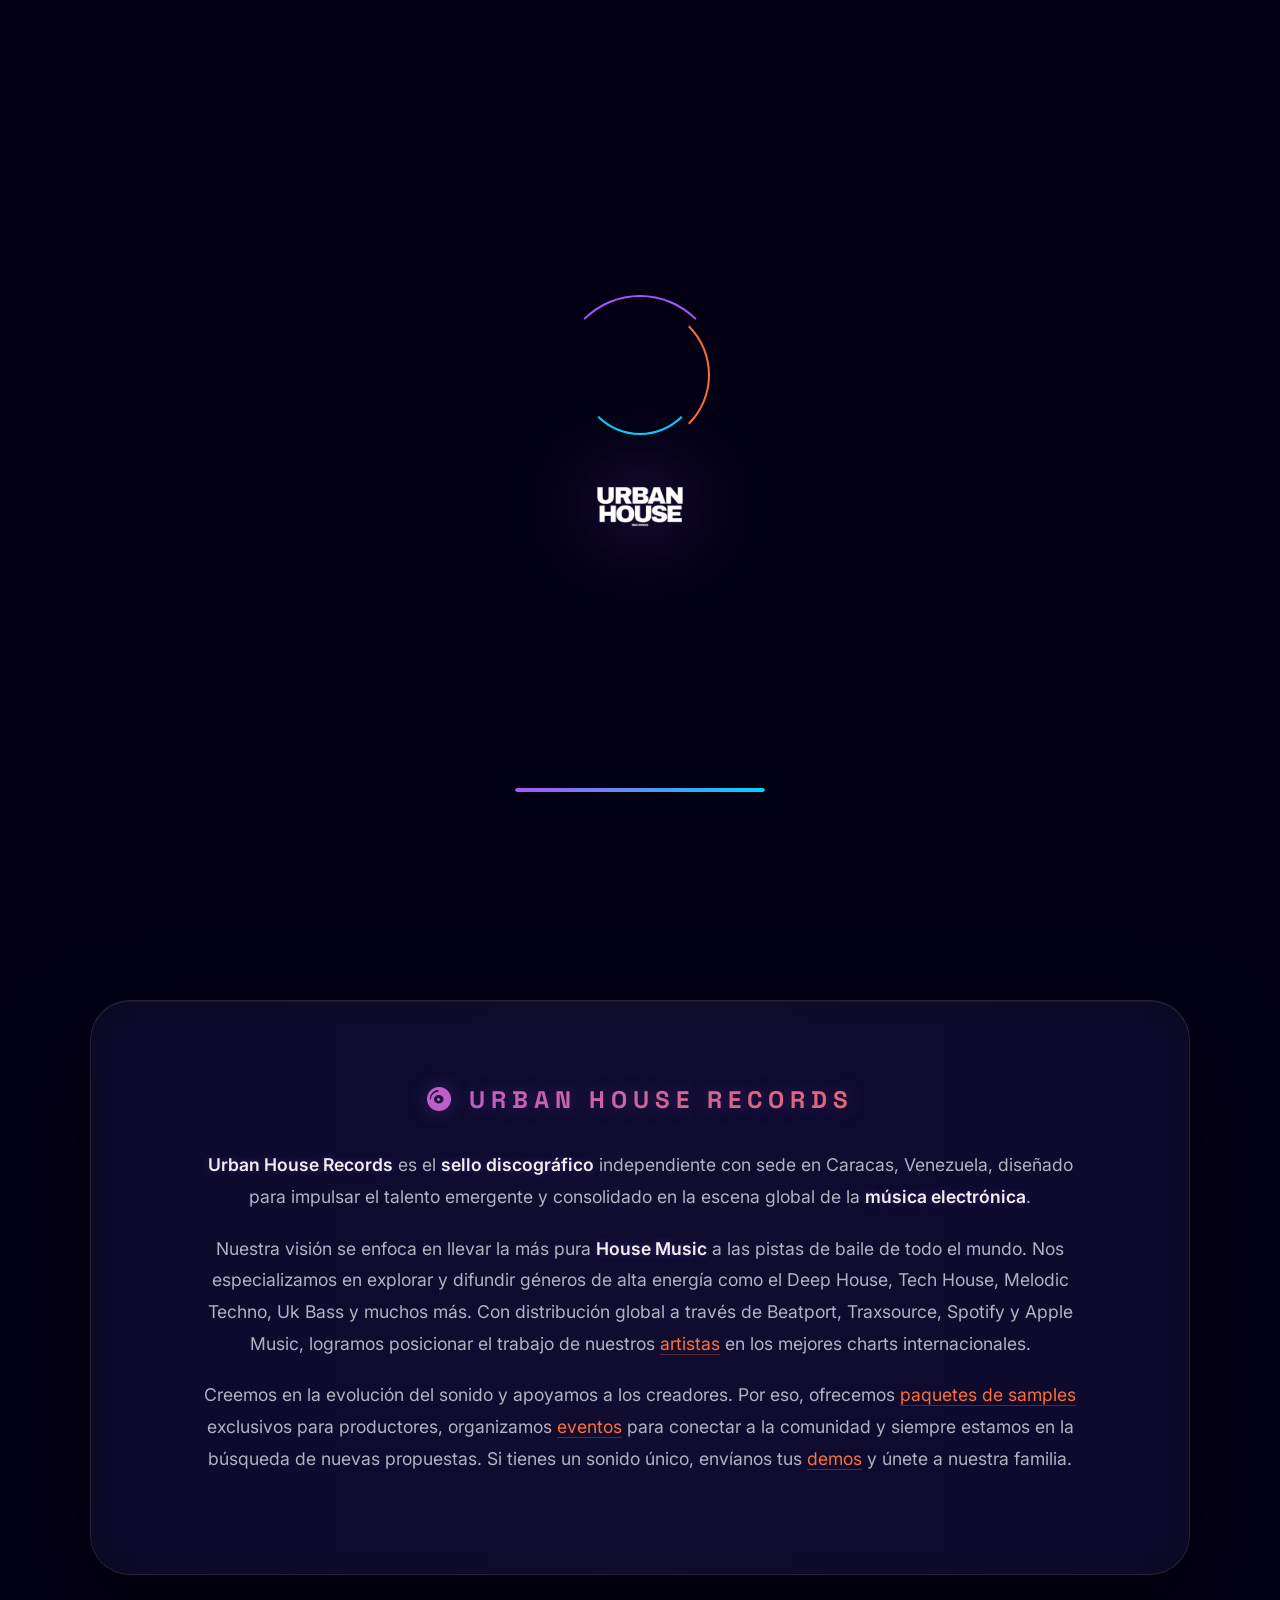
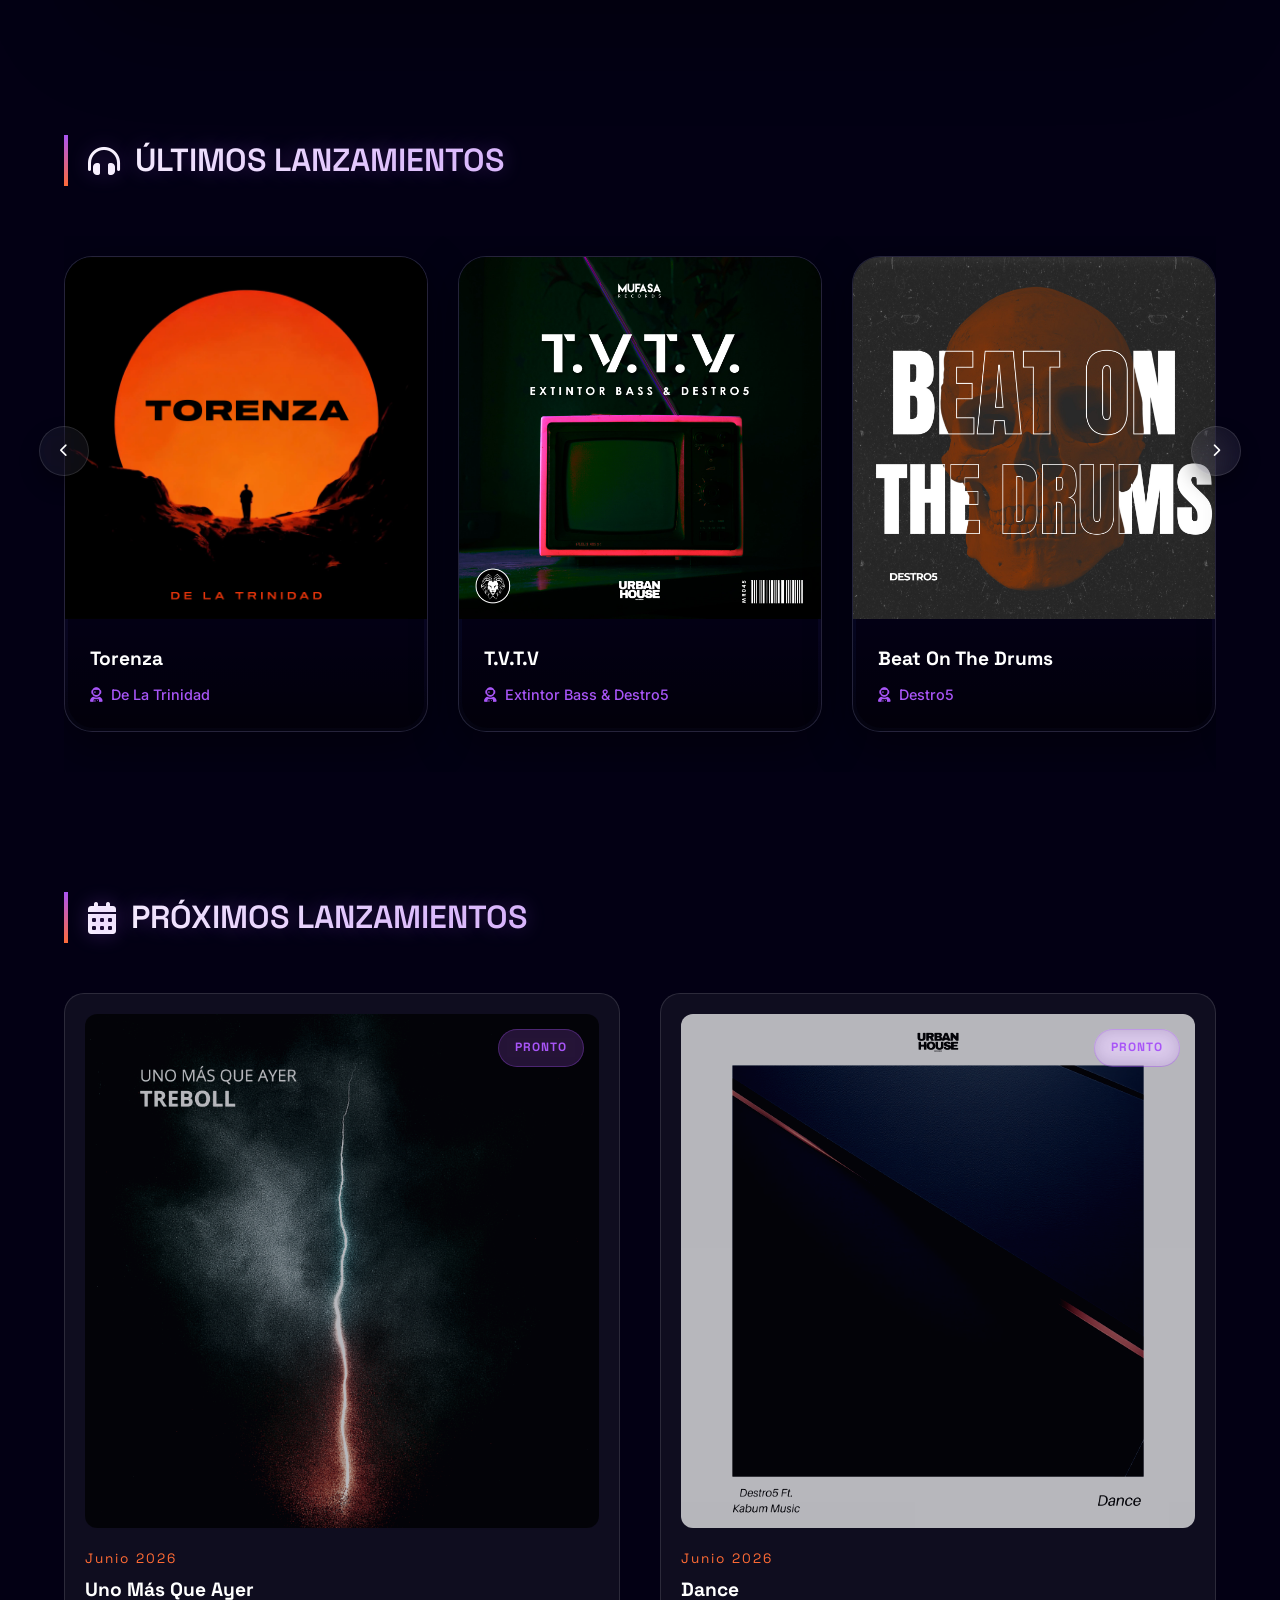
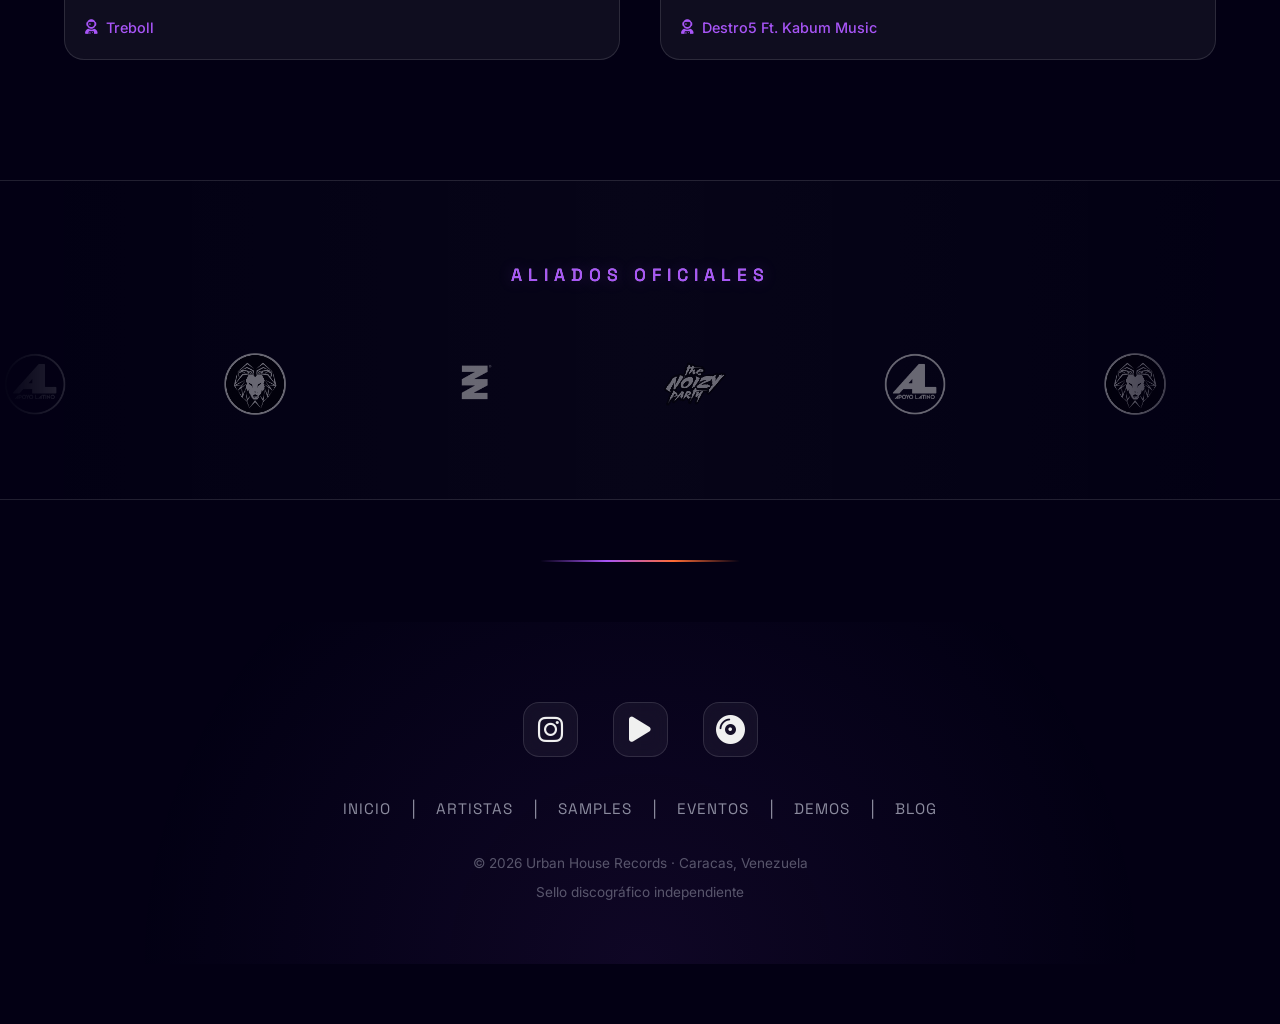
==== commit 793c777e: "Add 'Soulful 2.0' track and remove placeholder Added a new track 'Soulful 2.0' with audio and image " ====
--- a/index.html
+++ b/index.html
@@ -1496,6 +1496,31 @@
 
             
 
+            <!-- TRACK 5: SOULFUL 2.0 (Placeholder Audio) -->
+
+            <div class="release-card" data-audio="musica/De La Trinidad-Torenza.mp3.mpga">
+
+                <div class="release-img">
+
+                    <img src="img/PORTADA TRINI X TRELA 02.jpg.jpeg" alt="Soulful 2.0" loading="lazy">
+
+                    <div class="play-overlay"><i class="fa-solid fa-circle-play play-icon"></i></div>
+
+                    <div class="playing-indicator"><div class="bar"></div><div class="bar"></div><div class="bar"></div></div>
+
+                </div>
+
+                <div class="release-info">
+
+                    <span class="release-title">Torenza</span>
+
+                    <span class="release-artist"><i class="fa-solid fa-user-astronaut"></i> De La Trinidad</span>
+
+                </div>
+
+            </div>
+            
+            
             <!-- TRACK 1: TVTV -->
 
             <div class="release-card" data-audio="musica/Extintor Bass Destro5 - T.V.T.V.mp3.mpga">
@@ -1599,33 +1624,6 @@
             </div>
 
 
-
-            <!-- TRACK 5: SOULFUL 2.0 (Placeholder Audio) -->
-
-            <div class="release-card" data-audio="musica/Destro5 - Beat On The Drums.mp3.mpga">
-
-                <div class="release-img">
-
-                    <img src="img/e82955ab601fd210a1988c120cfb522b (1).jpg" alt="Soulful 2.0" loading="lazy">
-
-                    <div class="play-overlay"><i class="fa-solid fa-circle-play play-icon"></i></div>
-
-                    <div class="playing-indicator"><div class="bar"></div><div class="bar"></div><div class="bar"></div></div>
-
-                </div>
-
-                <div class="release-info">
-
-                    <span class="release-title">Soulful 2.0</span>
-
-                    <span class="release-artist"><i class="fa-solid fa-user-astronaut"></i> Destro5</span>
-
-                </div>
-
-            </div>
-
-
-
         </div>
 
 
@@ -1643,26 +1641,6 @@
     <h2 class="reveal-right animated-gradient-text"><i class="fa-solid fa-calendar-days"></i> Próximos Lanzamientos</h2>
 
     <div class="upcoming-grid">
-
-        
-
-       <div class="upcoming-card reveal">
-
-            <div class="upcoming-img">
-
-                <img src="img/PORTADA TRINI X TRELA 02.jpg.jpeg" alt="Beat On the Drums" loading="lazy">
-
-                <div class="upcoming-badge">Pronto</div>
-
-            </div>
-
-            <div class="upcoming-date" style="color: var(--neon-orange); font-size: 0.85rem; font-family: 'Space Grotesk', monospace; letter-spacing: 2px;">MAYO 2026</div>
-
-            <h3 class="release-title" style="margin-bottom:10px; margin-top:5px;">Torenza</h3>
-
-            <span class="release-artist" style="justify-content: flex-start;"><i class="fa-solid fa-user-astronaut"></i> De La Trinidad</span>
-
-        </div>
 
 
      <div class="upcoming-card reveal">
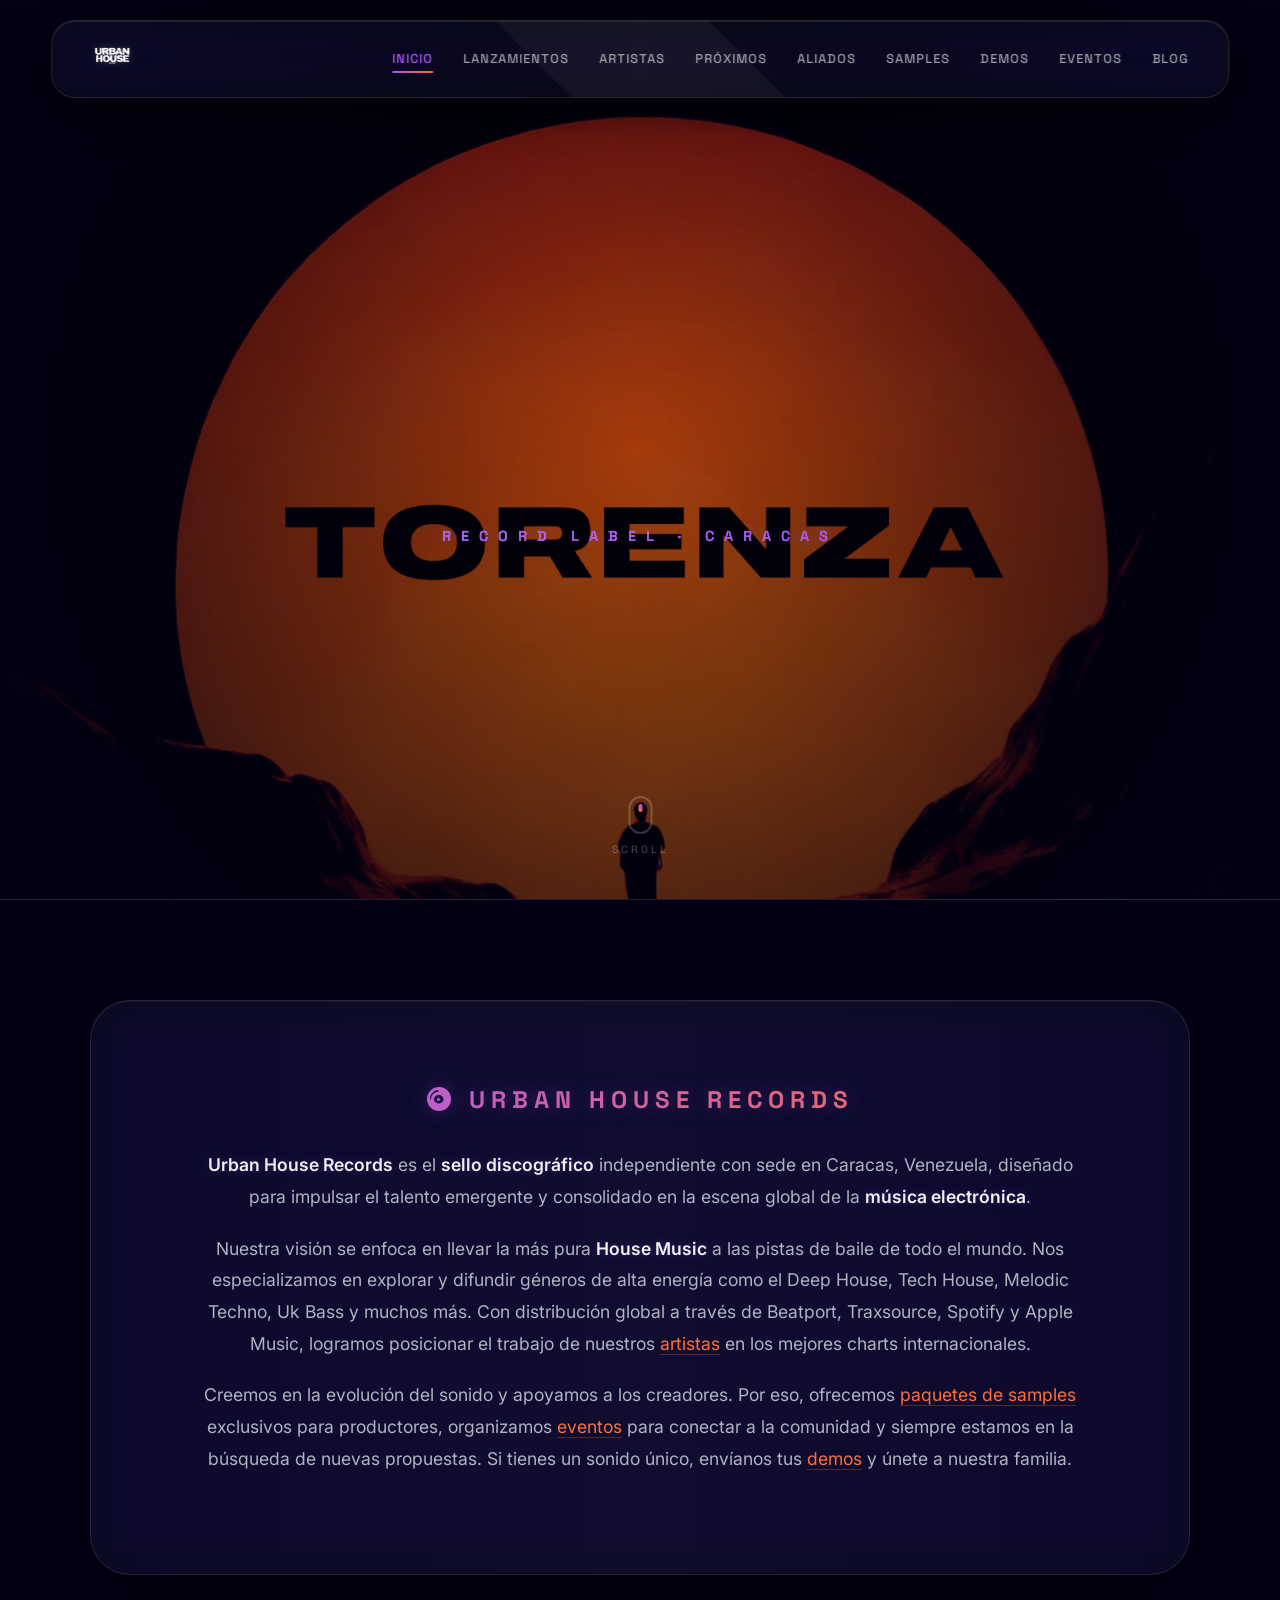
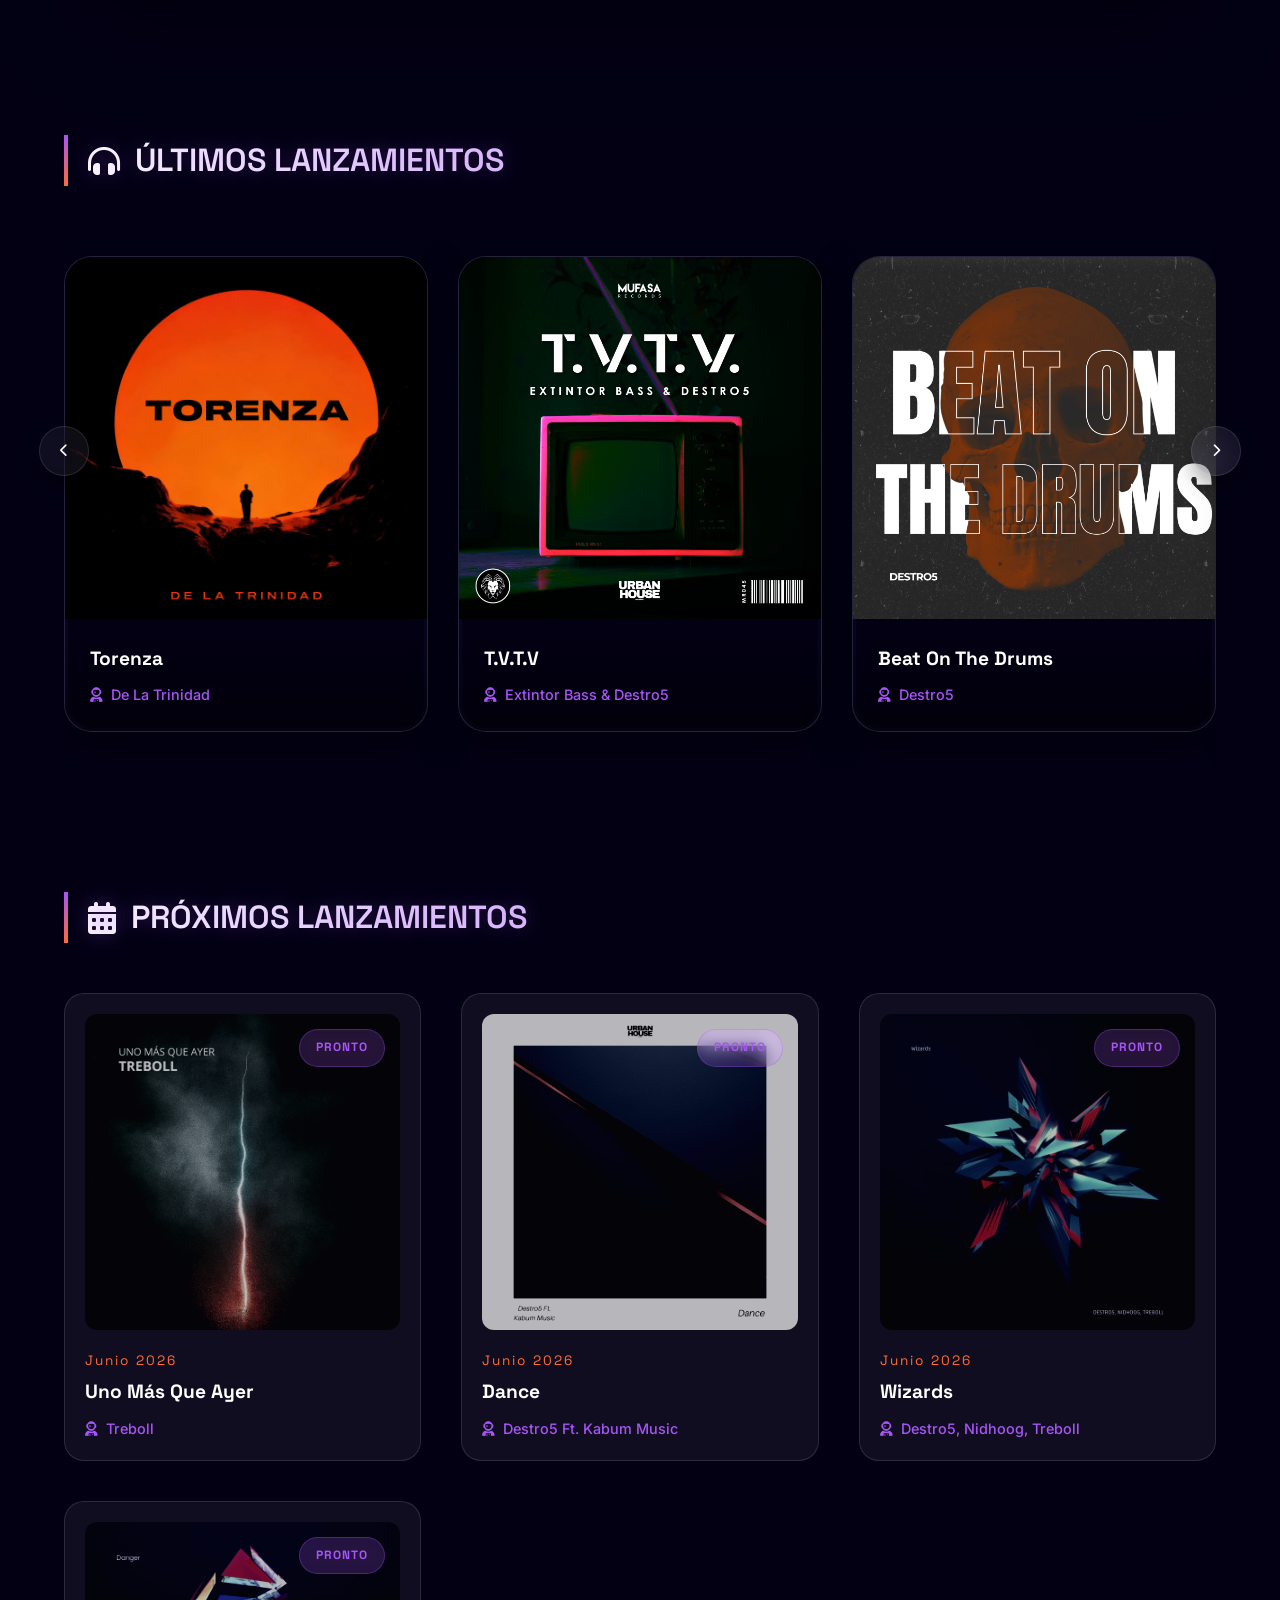
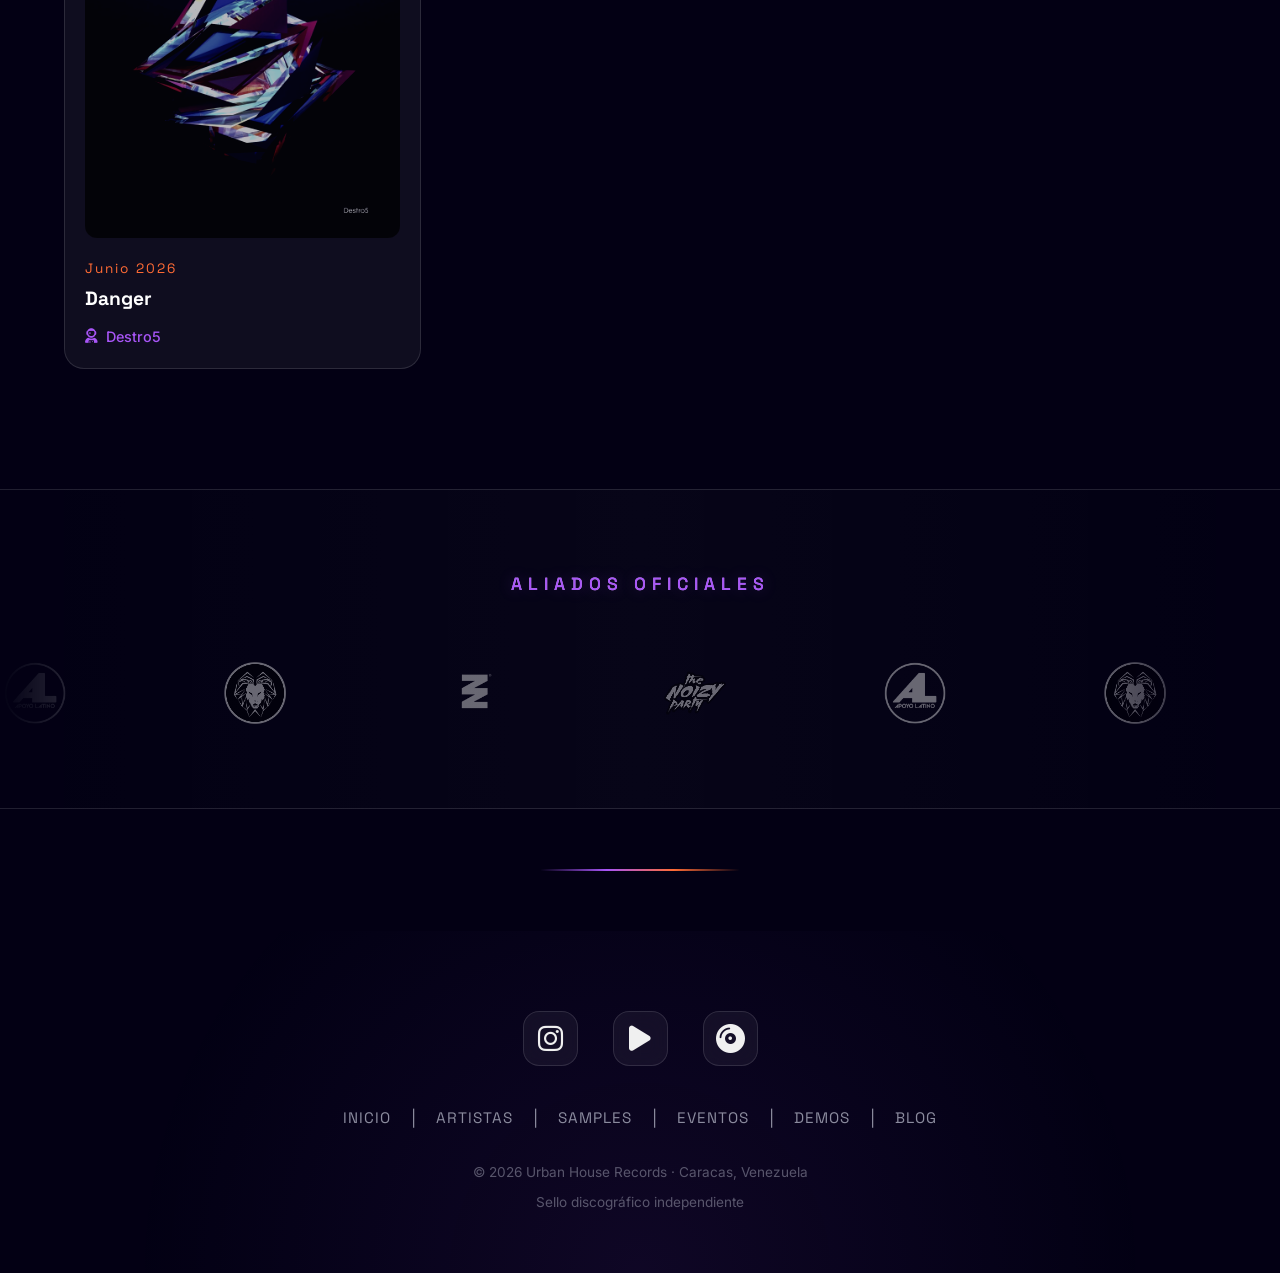
==== commit 8e17be23: "Add upcoming music releases section to index.html" ====
--- a/index.html
+++ b/index.html
@@ -1681,6 +1681,44 @@
 
         </div>
 
+        
+                 <div class="upcoming-card reveal">
+
+            <div class="upcoming-img">
+
+                <img src="img/8efe92d8fc85ba73d601b058333dfd96.jpg" alt="Beat On the Drums" loading="lazy">
+
+                <div class="upcoming-badge">Pronto</div>
+
+            </div>
+
+            <div class="upcoming-date" style="color: var(--neon-orange); font-size: 0.85rem; font-family: 'Space Grotesk', monospace; letter-spacing: 2px;">Junio 2026</div>
+
+            <h3 class="release-title" style="margin-bottom:10px; margin-top:5px;">Wizards</h3>
+
+            <span class="release-artist" style="justify-content: flex-start;"><i class="fa-solid fa-user-astronaut"></i> Destro5, Nidhoog, Treboll</span>
+
+        </div>
+
+         
+        <div class="upcoming-card reveal">
+
+            <div class="upcoming-img">
+
+                <img src="img/Formatos de Portadas.png" alt="Beat On the Drums" loading="lazy">
+
+                <div class="upcoming-badge">Pronto</div>
+
+            </div>
+
+            <div class="upcoming-date" style="color: var(--neon-orange); font-size: 0.85rem; font-family: 'Space Grotesk', monospace; letter-spacing: 2px;">Junio 2026</div>
+
+            <h3 class="release-title" style="margin-bottom:10px; margin-top:5px;">Danger</h3>
+
+            <span class="release-artist" style="justify-content: flex-start;"><i class="fa-solid fa-user-astronaut"></i> Destro5</span>
+
+        </div>
+        
      </div>
   
    </div>
